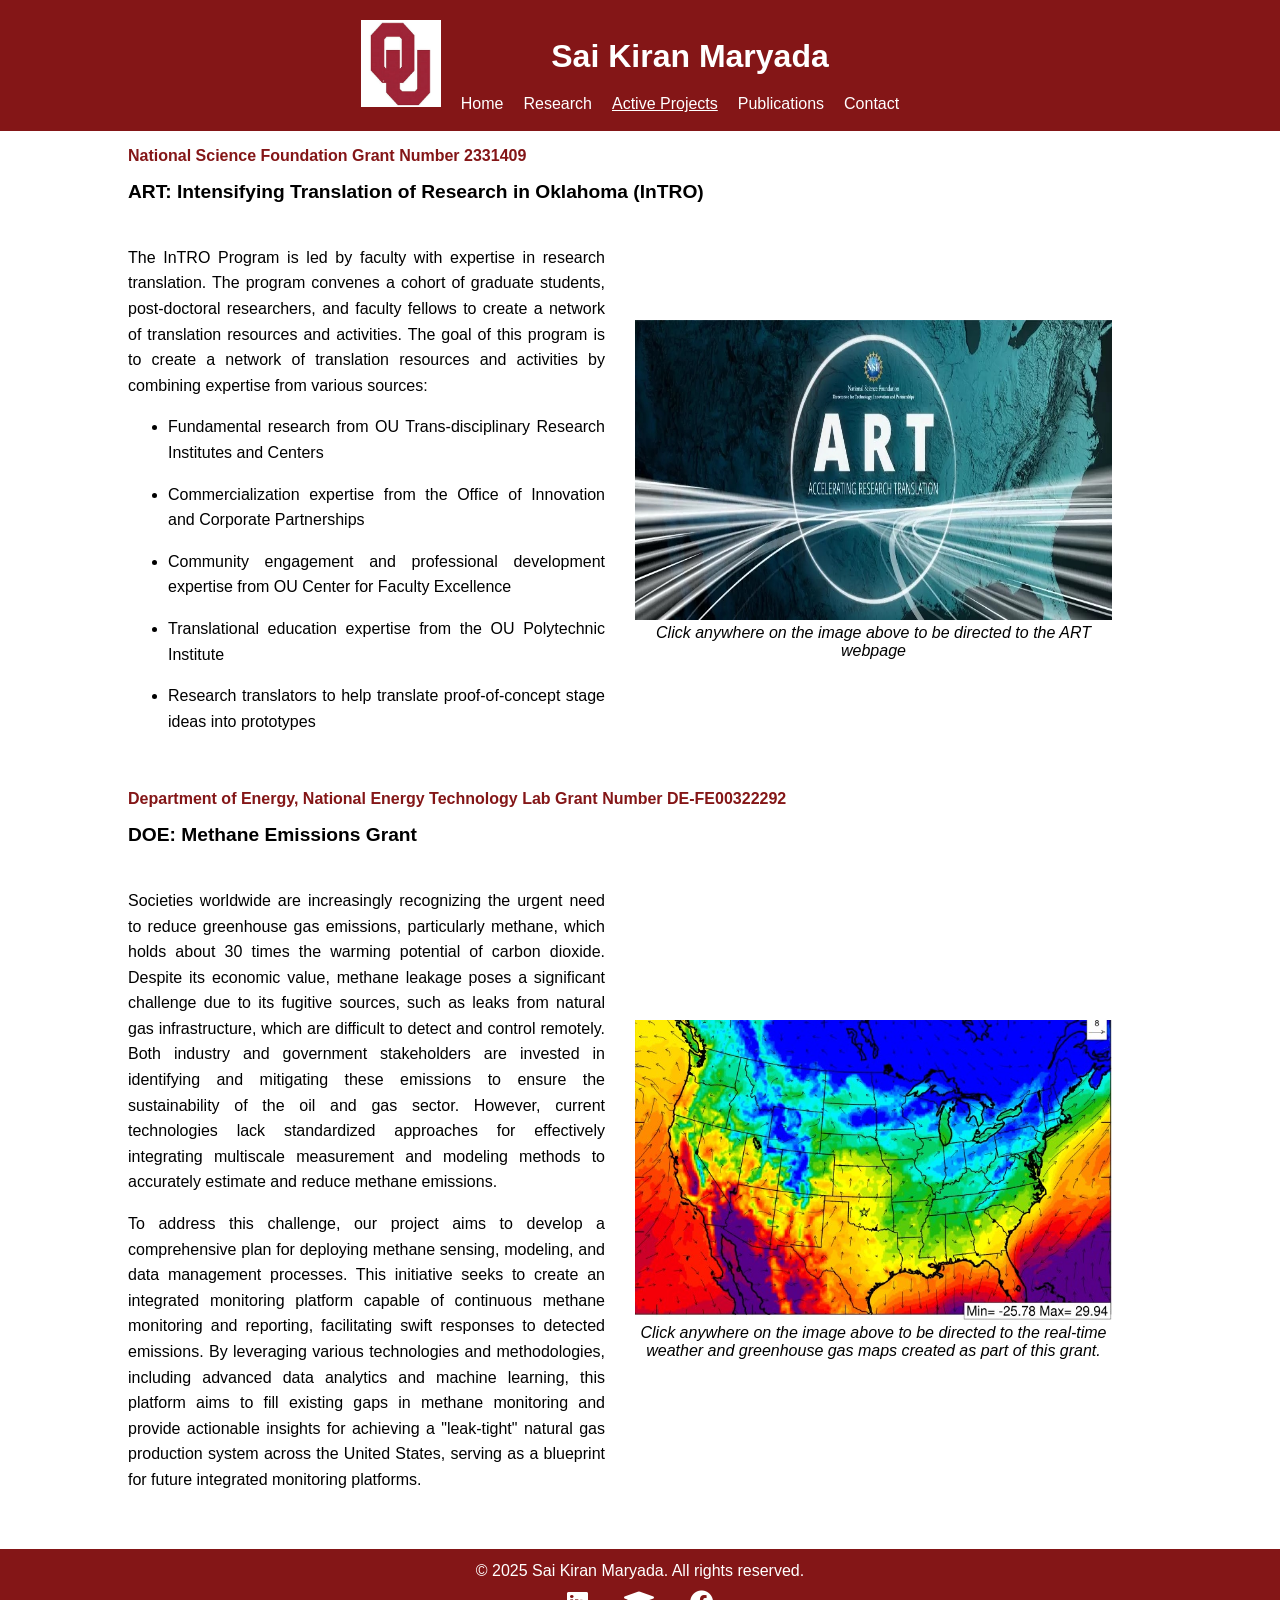
==== active-projects.html @ 80602116 "Deploy new site" ====
<!DOCTYPE html>
<html lang="en">
<head>
    <meta charset="UTF-8">
    <meta name="viewport" content="width=device-width, initial-scale=1.0">
    <title>Active Projects - Sai Kiran Maryada</title>
    <link rel="stylesheet" href="styles.css">
    <link rel="icon" type="image/png" href="images/favicon.png">
    <link rel="stylesheet" href="https://cdnjs.cloudflare.com/ajax/libs/font-awesome/6.0.0-beta3/css/all.min.css">
</head>
<body>
    <div class="wrapper">
        <header>
            <div class="container header-container">
                <div class="logo">
                    <img src="images/oulogo.png" alt="OU Logo" class="ou-logo">
                </div>
                <div class="header-right">
                    <h1>Sai Kiran Maryada</h1>
                    <nav>
                        <ul>
                            <li><a href="index.html">Home</a></li>
                            <li><a href="research.html">Research</a></li>
                            <li><a href="active-projects.html" class="active">Active Projects</a></li>
                            <li><a href="publications.html">Publications</a></li>
                            <li><a href="contact.html">Contact</a></li>
                        </ul>
                    </nav>
                </div>
            </div>
        </header>
        <section class="container">
            <!-- <h1>Active Projects</h1> -->
            <div class="project">
                <h3>National Science Foundation Grant Number 2331409</h3>
                <h4>ART: Intensifying Translation of Research in Oklahoma (InTRO)</h4>
                <div class="content">
                    <div class="text-column">
                        <p align="justify">The InTRO Program is led by faculty with expertise in research translation. The program convenes a cohort of graduate students, post-doctoral researchers, and faculty fellows to create a network of translation resources and activities. 
                            The goal of this program is to create a network of translation resources and activities by combining expertise from various sources:</p>
                        <ul>
                            <li><p align="justify">Fundamental research from OU Trans-disciplinary Research Institutes and Centers</p></li>
                            <li><p align="justify">Commercialization expertise from the Office of Innovation and Corporate Partnerships</p></li>
                            <li><p align="justify">Community engagement and professional development expertise from OU Center for Faculty Excellence</p></li>
                            <li><p align="justify">Translational education expertise from the OU Polytechnic Institute</p></li>
                            <li><p align="justify">Research translators to help translate proof-of-concept stage ideas into prototypes</p></li>
                        </ul>
                    </div>
                    <figure class="image-column">
                        <a href="https://www.ou.edu/research-norman/centers-institutes/cross-cutting-foundations/art-translational-research">
                            <img src="images/ARTImage.jpg" alt="DISC Active Project 1" style="width: 100%; height: 300px">
                        </a>    
                        <figcaption style="text-align: center;">
                            <em>Click anywhere on the image above to be directed to the ART webpage</em>
                        </figcaption>
                    </figure>
                </div>
            </div>
            <div class="project">
                <h3>Department of Energy, National Energy Technology Lab Grant Number DE-FE00322292</h3>
                <h4>DOE: Methane Emissions Grant</h4>
                <div class="content">
                    <div class="text-column">
                        <p align="justify">Societies worldwide are increasingly recognizing the urgent need to reduce greenhouse gas emissions, particularly methane, which holds about 30 times the warming potential of carbon dioxide. Despite its economic value, methane leakage poses a significant challenge due to its fugitive sources, such as leaks from natural gas infrastructure, which are difficult to detect and control remotely. Both industry and government stakeholders are invested in identifying and mitigating these emissions to ensure the sustainability of the oil and gas sector. However, current technologies lack standardized approaches for effectively integrating multiscale measurement and modeling methods to accurately estimate and reduce methane emissions.</p>
                        <p align="justify">To address this challenge, our project aims to develop a comprehensive plan for deploying methane sensing, modeling, and data management processes. This initiative seeks to create an integrated monitoring platform capable of continuous methane monitoring and reporting, facilitating swift responses to detected emissions. By leveraging various technologies and methodologies, including advanced data analytics and machine learning, this platform aims to fill existing gaps in methane monitoring and provide actionable insights for achieving a "leak-tight" natural gas production system across the United States, serving as a blueprint for future integrated monitoring platforms.</p>
                    </div>
                    <figure class="image-column">
                        <a href="https://caps.ou.edu/micronet/WRF_GHG_Forecasting.html">
                            <img src="images/methaneemission.jpg" alt="DISC Active Project 2" style="width: 100%; height: 300px">
                        </a>
                        <figcaption style="text-align: center;">
                            <em>Click anywhere on the image above to be directed to the real-time weather and greenhouse gas maps created as part of this grant.</em>
                        </figcaption>
                    </figure>
                </div>
            </div>
            <!-- <div class="project">
                <h3>National Science Foundation Grant Number 2020-67021-32975</h3>
                <h4>AI Institute Planning: A Gap-Based Approach to Frame and Develop Robust AI for Sustainable Agriculture</h4>
                <div class="content">
                    <div class="text-column">
                        <p align="justify">Addressing the grand challenge of ensuring sustainable agricultural production and communities necessitates advancements in plant and crop science, weather and climate forecasting, hydrologic modeling, and water management, particularly within the integrated ecosystem of climate-food-water. However, recent advances in digital agriculture and AI have largely occurred in isolation, failing to tackle interconnected ecosystem challenges due to data issues, modeling assumptions, and usability concerns. This planning grant project aims to address these challenges through five fundamental areas of AI research: representation, science-guided learning, reasoning/planning, explainability/trust, and robustness. By collaborating with domain science researchers, AI experts, sustainability organizations, growers, and producers, the project aims to define viable AI approaches and research directions for achieving a sustainable integrated climate-food-water ecosystem.</p>
                    </div>
                    <figure class="image-column">
                        <a href="https://www.ou.edu/disc/active-projects/nsf-ai-ag">
                            <img src="images/AgriImage.jpg" alt="DISC Active Project 3" style="width: 100%; height: 300px;">
                        </a>
                        <figcaption style="text-align: center;">
                            <em>Click anywhere on the image above to be directed to the AI for Sustainable Agriculture webpage</em>
                        </figcaption>
                    </figure>
                </div>
            </div>             -->
        </section>
    </div>
    <footer>
        <div class="container">
            <p class="copyright">&copy; 2025 Sai Kiran Maryada. All rights reserved.</p>
            <div class="social-icons">
            <a href="https://www.linkedin.com/in/saikiranreddymaryada/" target="_blank" class="fab fa-linkedin"></a>
            <a href="https://scholar.google.com/citations?user=Wo5n5wgAAAAJ&hl=en" target="_blank" class="fas fa-graduation-cap"></a>
            <a href="https://www.facebook.com/DISCatOU/" target="_blank" class="fab fa-facebook"></a>
            </div>
        </div>
  </footer>
    <script src="script.js"></script>
</body>
</html>
---- styles.css ----
body {
    font-family: Arial, sans-serif;
    background-color: #ffffff;
    color: #000000;
    margin: 0;
    padding: 0;
    display: flex;
    flex-direction: column;
    min-height: 100vh;
}

p {
    font-size: 1em;
  }

li {
    font-size: 1em;
  }

header {
    background-color: #841617;
    color: #ffffff;
    padding: 20px 0;
    display: flex;
    justify-content: center;
}

.header-container {
    display: flex;
    align-items: center;
    justify-content: center;
}

.logo {
    margin-right: 20px;
}

.ou-logo {
    width: 80px; 
    height: auto;
}

.header-right {
    display: flex;
    flex-direction: column;
    align-items: center;
}

h1 {
    margin: 0;
}

.container {
    width: 80%;
    margin: 0 auto;
    flex: 1;
    
}

nav ul {
    list-style-type: none;
    padding: 0;
    margin: 0;
    display: flex;
}

nav ul li {
    margin-right: 20px;
}

nav ul li a {
    color: #ffffff;
    text-decoration: none;
}

nav ul li a:hover, nav ul li a.active {
    text-decoration: underline;
}

.intro {
    display: flex;
    align-items: center;
    padding: 20px 0;
    border-bottom: 1px solid #ddd;
}

.intro-text {
    width: 60%;
}

.intro-text h2 {
    font-size: 2.4em;
    margin: 0 0 10px;
}

.intro-text p {
    font-size: 1.0em;
    line-height: 1.5;
    margin-bottom: 20px;
}

.project {
    margin-bottom: 40px;
}

.project h3 {
    font-size: 1em;
    color: #841617;
}

.project h4 {
    font-size: 1.2em;
    margin-top: 10px;
}

.project p {
    font-size: 1.0em;
    line-height: 1.6;
}

.header-right nav {
    position: relative;
    top: 20px; /* Adjust the value as needed */
}


footer {
    background-color: #841617; /* Crimson red OU color */
    color: #ffffff;
    text-align: center;
    padding: 10px 0;
    width: 100%;
    margin-top: auto; /* Pushes the footer to the bottom */
}

form {
    display: flex;
    flex-direction: column;
    margin-top: 20px;
}

label {
    margin-top: 10px;
    margin-bottom: 5px;
    font-weight: bold;
}

input[type="text"],
input[type="email"],
textarea {
    padding: 10px;
    margin-bottom: 15px;
    border: 1px solid #ccc;
    border-radius: 4px;
    width: 100%;
    box-sizing: border-box;
}

input[type="file"] {
    margin-bottom: 15px;
}

button {
    padding: 10px 20px;
    background-color: #841617; /* Crimson red OU color */
    color: #ffffff;
    border: none;
    border-radius: 4px;
    cursor: pointer;
    font-size: 1em;
    width: 25%; /* Set button width to 1/4th of the input box size */
    align-self: center; /* Center the button horizontally */
}


button:hover {
    background-color: #7A1B14;
}

.profile-container {
    display: flex;
    flex-direction: column;
    align-items: center;
    text-align: center;
    margin-bottom: 20px;
}

.profile-details {
    margin-top: 10px;
}

.bio-button {
    display: inline-block;
    margin-top: 10px;
    padding: 10px 20px;
    background-color: crimson;
    color: white;
    text-decoration: none;
    border-radius: 5px;
}

.bio-button:hover {
    background-color: darkred;
}
.profile-card {
    flex: 0 0 30%;
    background: white;
    padding: 2rem;
    border-radius: 10px;
    box-shadow: 0 4px 8px rgba(0, 0, 0, 0.1);
    margin-right: 2rem;
    color: black;
    text-align: center;
}

.profile-image {
    width: 50%;
    border-radius: 50%;
    margin-bottom: 1rem;
}

.profile-details h2 {
    margin: 0.5rem 0;
    font-size: 1.5rem;
}

.profile-details p {
    margin-bottom: 1rem;
}

.bio-button {
    display: inline-block;
    padding: 0.5rem 1rem;
    background-color: darkred;
    color: white;
    text-decoration: none;
    border-radius: 5px;
}

.bio-button:hover {
    background-color: crimson;
}

.social-icons-card {
    margin-top: 10px;
}

.social-icons-card a {
    color: darkred;
    margin: 0 10px;
    font-size: 24px;
    text-decoration: none;
}

.social-icons-card a:hover {
    color: crimson;
}

.project .content {
    display: flex;
    align-items: center;
}

.text-column {
    flex: 1;
    padding-right: 15px;
}

.image-column {
    flex: 1;
    max-width: 800px;
    margin-left: 15px;
}

.image-column img {
    width: 100%;
    height: auto;
}

.image-column figcaption {
    text-align: center;
}

.info-section {
    display: flex;
    justify-content: space-between; 
    padding: 20px;
    border-bottom: 1px solid #ddd;
}

.info-column {
    flex: 1;
    padding: 10px;
    box-sizing: border-box;
}

.education-list {
    list-style-type: none;
    padding: 0;
    margin: 0;
}

.education-list li {
    margin-bottom: 10px;
}

.education-list li i {
    margin-right: 10px;
}

/* .contact-section {
    display: flex;
    justify-content: space-between; 
    padding: 20px;
    border-bottom: 1px solid #ddd;
}

.contact-left {
    flex: 1;
    max-width: 60%; 
    padding: 10px;
    box-sizing: border-box;
}

.contact-right {
    flex: 1;
    max-width: 30%; 
    padding: 10px;
    box-sizing: border-box;
} */

/* .contact-section {
    display: flex;
    flex-wrap: wrap;         
    gap: 2rem;               
    padding: 20px;
    border-bottom: 1px solid #ddd;
    margin-bottom: 2rem;    
}

.contact-left,
.contact-right {
    flex: 1 1 45%;
    min-width: 300px;        
    padding: 10px;
    box-sizing: border-box;
} */


.center-text {
    text-align: center;
}

.center-icons {
    display: flex;
    justify-content: center;
    gap: 18px;
    margin-top: 10px;
}


.contact-section {
    display: flex;
    flex-wrap: wrap; /* So columns can wrap on small screens */
    gap: 2rem;       /* Space between columns */
    padding: 20px;
    border-bottom: 1px solid #ddd;
    margin-bottom: 2rem;
  }
  
  .contact-left,
  .contact-right {
    flex: 1 1 45%;   /* Each column ~45% wide */
    min-width: 300px;  /* Ensures columns don't get too narrow */
    padding: 10px;
    box-sizing: border-box;
  }
  


.map-embed iframe {
    width: 100%;
    height: 300px; 
    border: none;
}

.facebook-embed {
    display: flex;               /* Allows using justify-content */
    justify-content: center;     /* Centers child horizontally */
    width: 100%;                 /* Parent container is full width */
  }
  

.facebook-embed iframe {
    display: block;              /* So margins apply properly if you use them */
    max-width: 500px;            /* The largest width you want */               
    height: 500px;
    border: none;
    overflow: hidden;
}

.join-us-photo {
    max-width: 100%; /* Never exceed its container’s width */
    height: auto;    /* Keep aspect ratio */
    display: block;  /* Removes any inline spacing issues */
    margin-top: 1rem;/* Add some space above/below if you like */
  }

footer {
    background-color: #841617; 
    color: #ffffff;
    text-align: center;
    padding: 10px 0;
    width: 100%;
    margin-top: auto; 
}

.social-icons {
    margin-top: 10px;
}

.social-icons a {
    color: #ffffff;
    margin: 0 10px;
    font-size: 24px;
    text-decoration: none;
}

.social-icons a:hover {
    color: #dddddd;
}

form {
    display: flex;
    flex-direction: column;
    margin-top: 20px;
    margin-bottom: 40px; 
}

/* Word cloud image on homepage */
.word-map-section {
    display: flex;
    justify-content: center;
    align-items: center;
    padding: 20px 0;
    border-top: 1px solid #ddd;
    background-color: #ffffff; /* White background to match the theme */
}

.word-map-image {
    max-width: 100%;
    height: auto;
    border: 2px solid #841617; /* Crimson red border to match the theme */
    border-radius: 10px;
    padding: 10px;
    background-color: #ffffff; /* White background for the image */
}

/* Experiences and awards home page */

.experience-awards {
    padding: 20px 0;
    border-bottom: 1px solid #ddd;
}

.experience-awards h2 {
    text-align: center;
    margin-bottom: 20px;
    color: #841617; /* Crimson red OU color */
}

.experience-awards-columns {
    display: flex;
    justify-content: space-between;
}

.column {
    width: 48%;
}

.column ul {
    list-style-type: none;
    padding: 0;
}

.column li {
    font-size: 1em;
    margin-bottom: 10px;
}

.word-map-section {
    display: flex;
    justify-content: center;
    align-items: center;
    padding: 20px 0;
    border-top: 1px solid #ddd;
    background-color: #ffffff; /* White background to match the theme */
}

.word-map-image {
    max-width: 100%;
    height: auto;
    border: 2px solid #841617; /* Crimson red border to match the theme */
    border-radius: 10px;
    padding: 10px;
    background-color: #ffffff; /* White background for the image */
}

/* Carousel styles */

.carousel {
    position: relative;
    width: 100%;
    overflow: hidden;
}

.carousel-images {
    display: flex;
    transition: transform 0.5s ease-in-out;
}

.carousel-images img {
    width: 100%;
    flex-shrink: 0;
}

.carousel-control {
    position: absolute;
    top: 50%;
    transform: translateY(-50%);
    background-color: rgba(0, 0, 0, 0.5);
    color: white;
    border: none;
    padding: 10px;
    cursor: pointer;
    z-index: 1;
    width: auto; /* Change the width to auto */
    height: 50px; /* Ensure the height is appropriate for the button */
    font-size: 20px; /* Adjust font size as needed */
}

.carousel-control.prev {
    left: 10px;
}

.carousel-control.next {
    right: 10px;
}

.carousel-images img {
    max-width: 100%;
    height: auto;
    display: block;
}

.carousel-section {
    position: relative;
    width: 100%;
    max-width: 800px;
    margin: 0 auto;
    overflow: hidden;
    margin-bottom: 20px;
    margin-top: 20px;
}

/* What's New Section */
.whats-new h2 { margin-bottom: 10px; }
.whats-new-intro { color: #555; margin-bottom: 20px; }

.whats-new-item {
  border: 1px solid #e6e6e6;
  border-radius: 10px;
  margin: 14px 0;
  background: #fff;
  overflow: hidden;
  box-shadow: 0 2px 4px rgba(0,0,0,0.05);
}

.whats-new-item summary {
  cursor: pointer;
  padding: 14px 18px;
  display: flex;
  flex-direction: column;
}

.wn-title { font-weight: 600; color: #222; }
.wn-meta { font-size: 0.9rem; color: #666; }

.wn-caret { float:right; transition: transform .2s ease; color:#841617; }
.whats-new-item[open] .wn-caret { transform: rotate(90deg); }

.whats-new-item .wn-content { padding: 14px 18px; border-top: 1px solid #eee; }

.wn-links a { color:#841617; text-decoration:none; border-bottom:1px dashed #841617; }
.wn-links a:hover { border-bottom-style:solid; }

/* Badges */
.wn-badges { margin-left: 10px; }
.badge { font-size:.75rem; padding:2px 6px; border-radius:6px; }
.badge-q1 { background:#eaf6ec; color:#1a7f37; }
.badge-sjr { background:#eef2ff; color:#1e3a8a; }

p strong { color: #841617; }
p { text-align: justify; line-height: 1.45; }


/* Highlight publication dates in What's New */
/* Pulsing date highlight */
.wn-date-pulse {
    font-weight: 700;
    color: #841617; /* OU Crimson */
    display: inline-block;
    animation: pulse 2.2s ease-in-out infinite;
}

/* Pulse animation */
@keyframes pulse {
    0%   { transform: scale(1);   opacity: 0.95; }
    50%  { transform: scale(1.18); opacity: 1;    }
    100% { transform: scale(1);   opacity: 0.95; }
}


.wn-meta {
    font-size: 0.95rem;
    color: #555;
    display: block;
    margin-top: 2px;
}

/* Footer adjustments for contact and publications pages */

footer .copyright {
  width: 100%;
  text-align: center;
  margin: 0;              /* remove default p margin */
}

/* optional: keep icons centered underneath */
footer .social-icons {
  display: flex;
  justify-content: center;
  gap: 16px;
  margin-top: 8px;
}
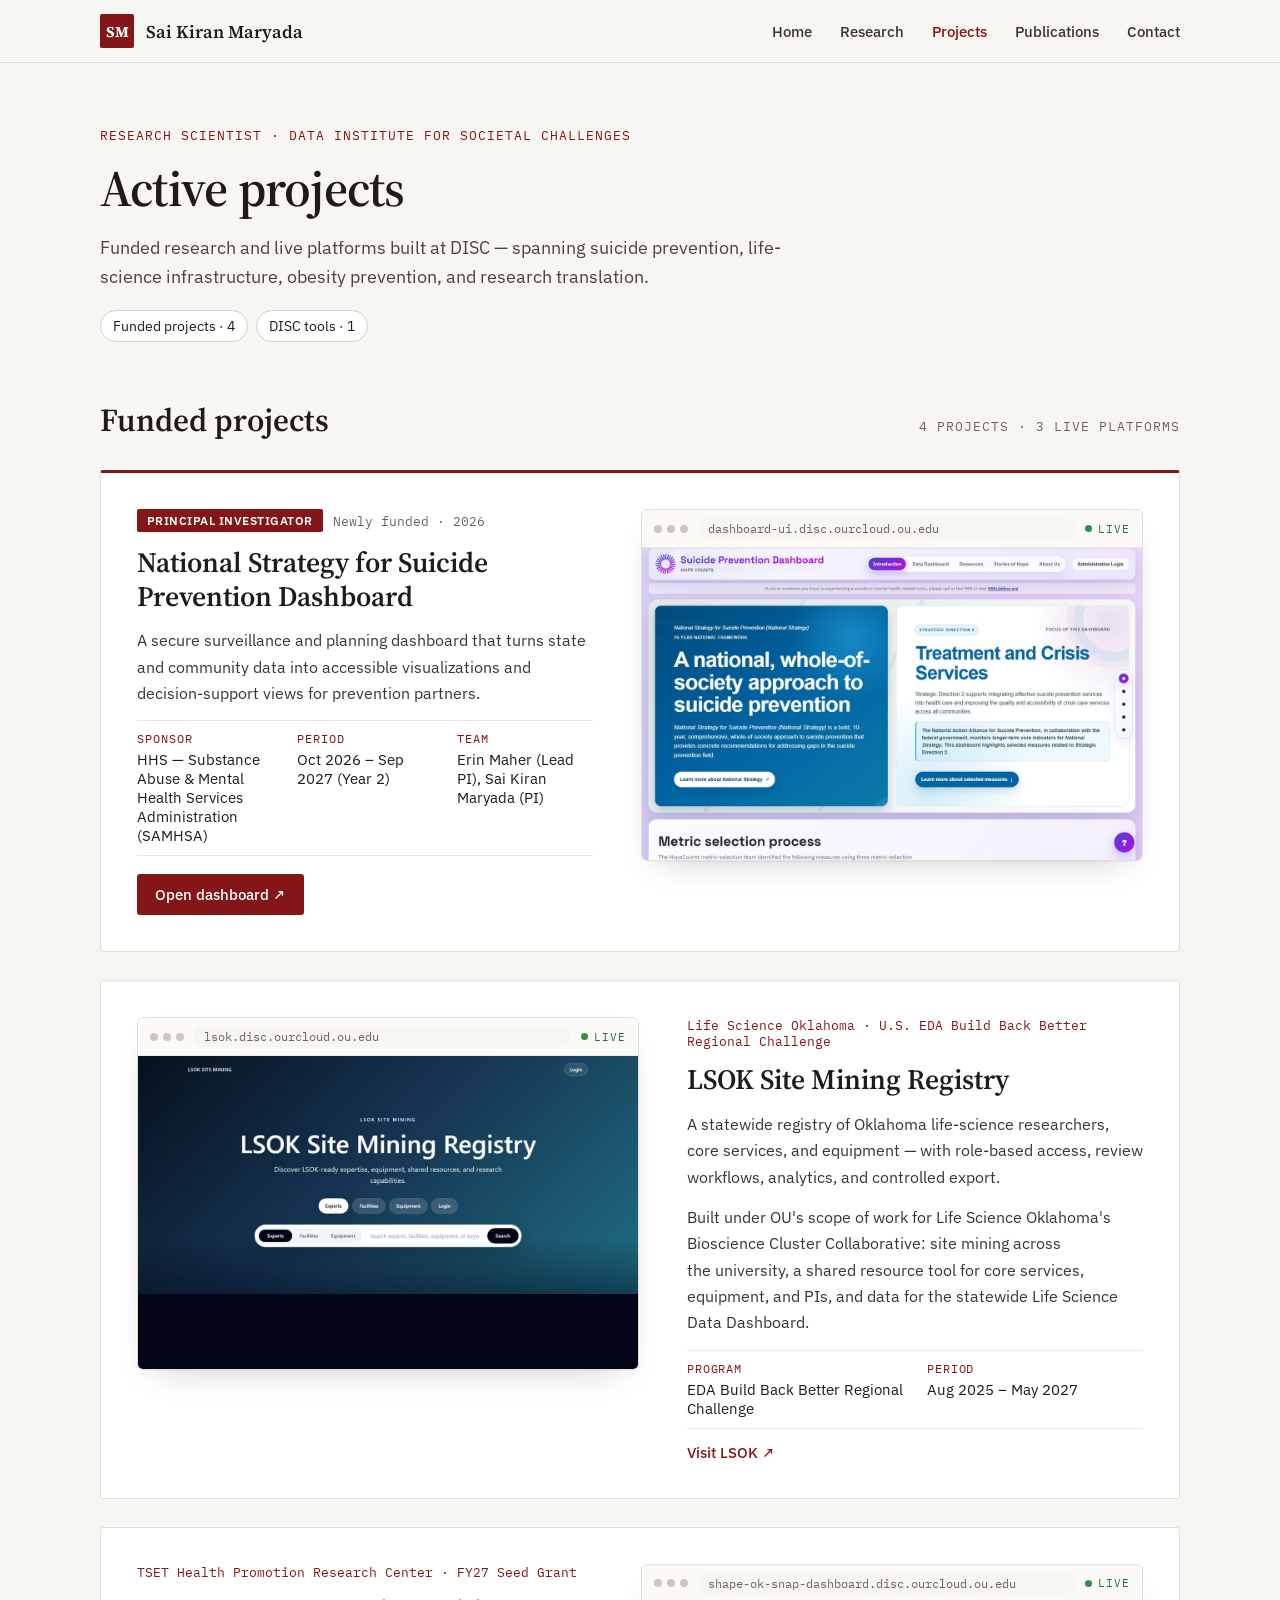
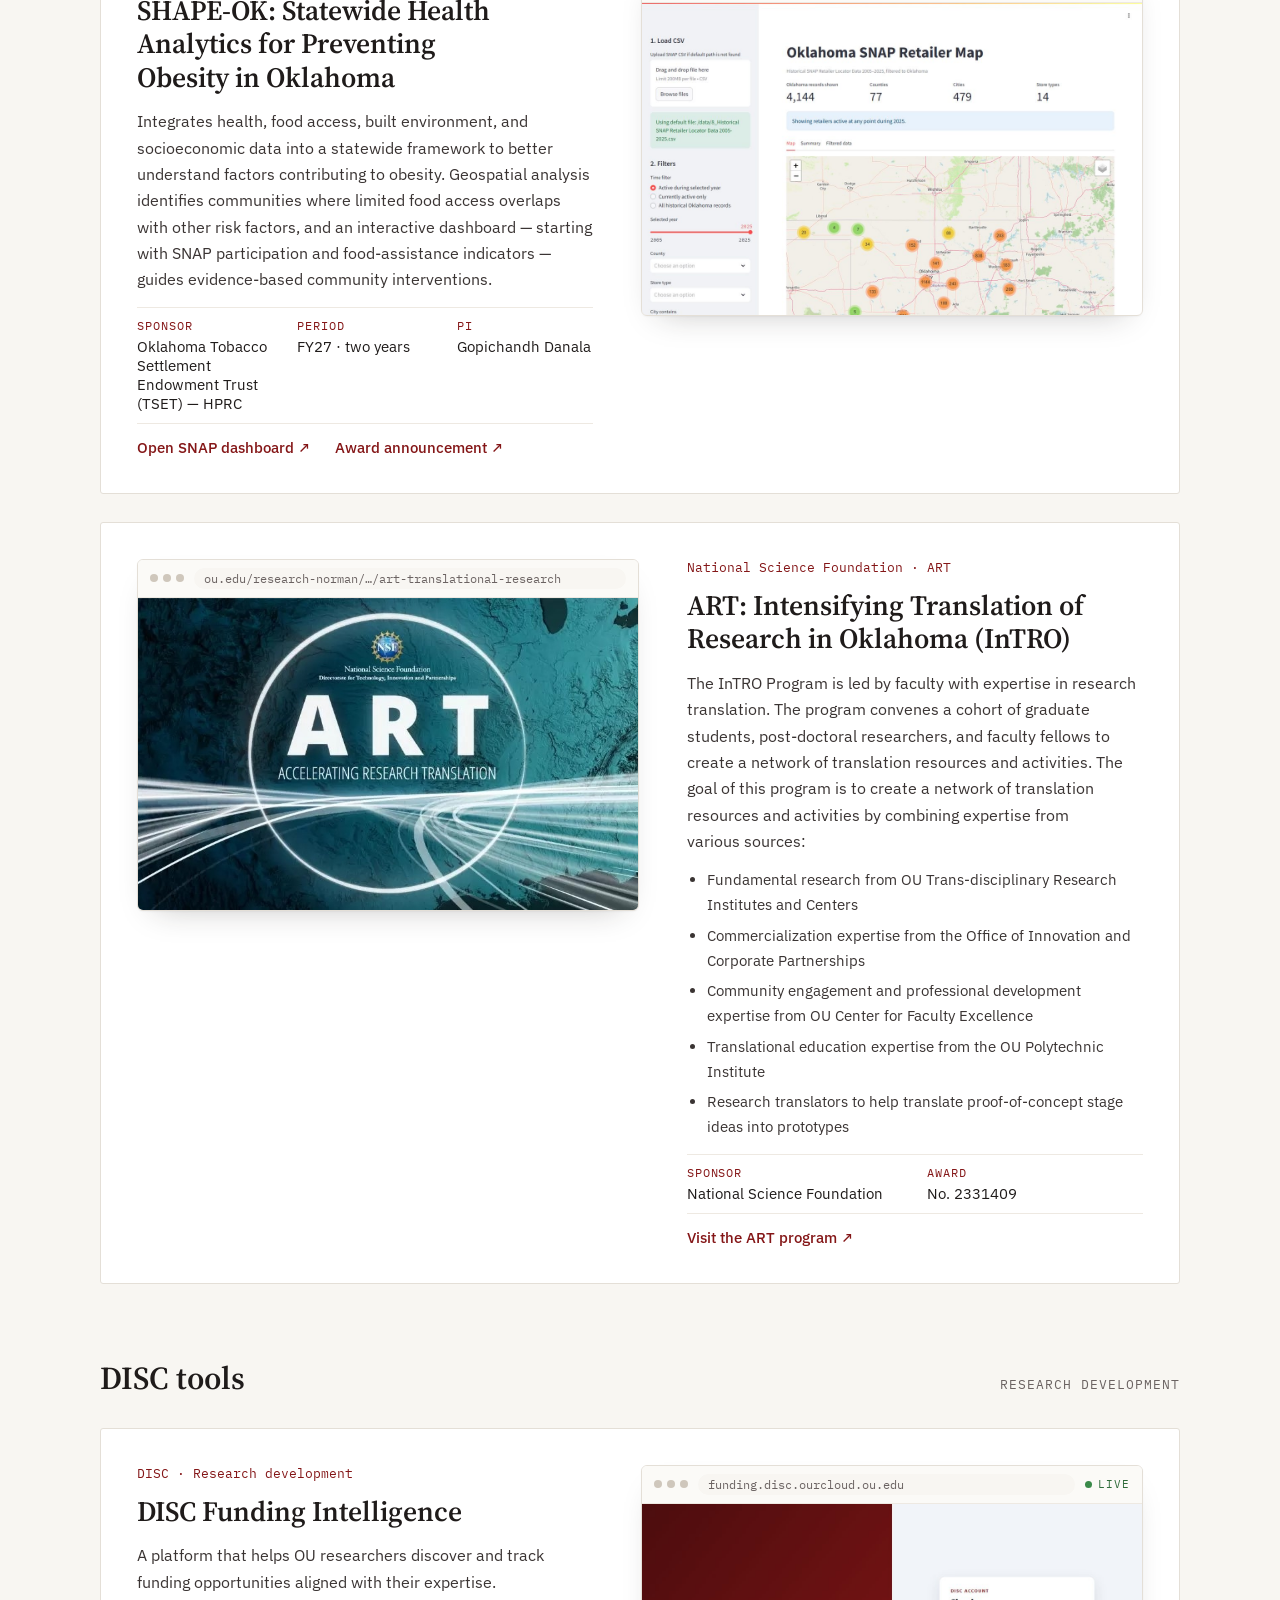
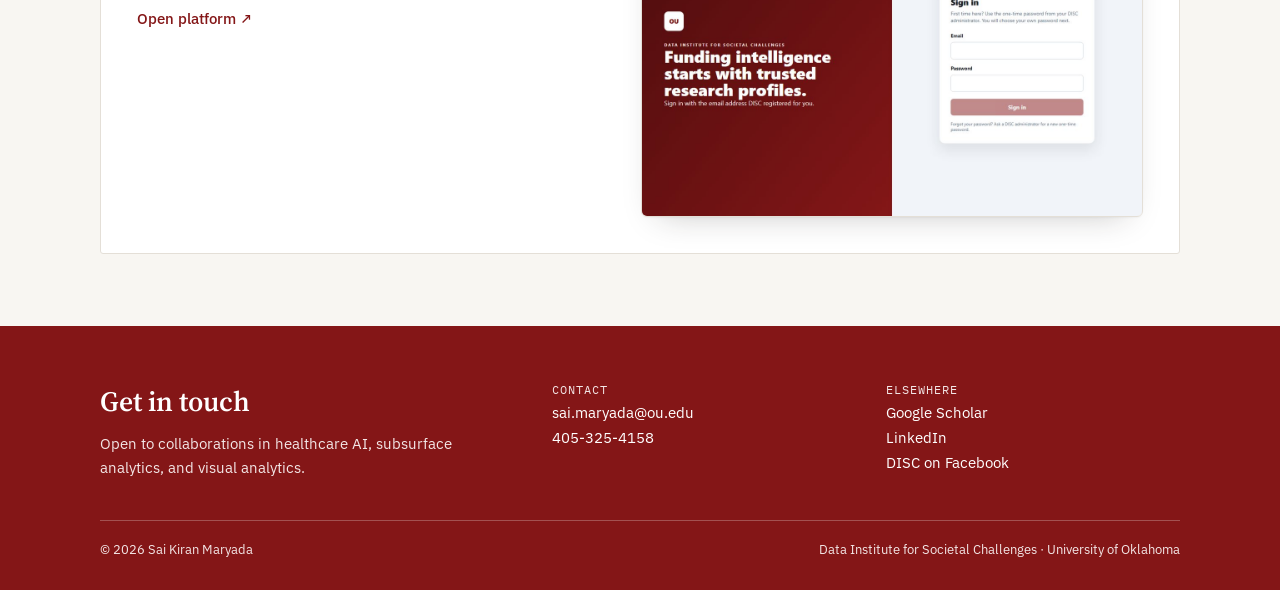
==== commit a3d746f2: "Redesign site with shared stylesheet and new homepage - Rebuild homepage from design handoff: hero, " ====
--- a/active-projects.html
+++ b/active-projects.html
@@ -1,108 +1,192 @@
 <!DOCTYPE html>
 <html lang="en">
 <head>
-    <meta charset="UTF-8">
-    <meta name="viewport" content="width=device-width, initial-scale=1.0">
-    <title>Active Projects - Sai Kiran Maryada</title>
-    <link rel="stylesheet" href="styles.css">
-    <link rel="icon" type="image/png" href="images/favicon.png">
-    <link rel="stylesheet" href="https://cdnjs.cloudflare.com/ajax/libs/font-awesome/6.0.0-beta3/css/all.min.css">
+  <meta charset="UTF-8">
+  <meta name="viewport" content="width=device-width, initial-scale=1">
+  <title>Projects — Sai Kiran Maryada</title>
+  <link rel="icon" type="image/png" href="images/favicon.png">
+  <link rel="preconnect" href="https://fonts.googleapis.com">
+  <link rel="preconnect" href="https://fonts.gstatic.com" crossorigin>
+  <link rel="stylesheet" href="https://fonts.googleapis.com/css2?family=Source+Serif+4:opsz,wght@8..60,400;8..60,600;8..60,700&family=IBM+Plex+Sans:wght@400;500;600&family=IBM+Plex+Mono:wght@400;500&display=swap">
+  <link rel="stylesheet" href="styles.css">
 </head>
 <body>
-    <div class="wrapper">
-        <header>
-            <div class="container header-container">
-                <div class="logo">
-                    <img src="images/oulogo.png" alt="OU Logo" class="ou-logo">
-                </div>
-                <div class="header-right">
-                    <h1>Sai Kiran Maryada</h1>
-                    <nav>
-                        <ul>
-                            <li><a href="index.html">Home</a></li>
-                            <li><a href="research.html">Research</a></li>
-                            <li><a href="active-projects.html" class="active">Active Projects</a></li>
-                            <li><a href="publications.html">Publications</a></li>
-                            <li><a href="contact.html">Contact</a></li>
-                        </ul>
-                    </nav>
-                </div>
-            </div>
-        </header>
-        <section class="container">
-            <!-- <h1>Active Projects</h1> -->
-            <div class="project">
-                <h3>National Science Foundation Grant Number 2331409</h3>
-                <h4>ART: Intensifying Translation of Research in Oklahoma (InTRO)</h4>
-                <div class="content">
-                    <div class="text-column">
-                        <p align="justify">The InTRO Program is led by faculty with expertise in research translation. The program convenes a cohort of graduate students, post-doctoral researchers, and faculty fellows to create a network of translation resources and activities. 
-                            The goal of this program is to create a network of translation resources and activities by combining expertise from various sources:</p>
-                        <ul>
-                            <li><p align="justify">Fundamental research from OU Trans-disciplinary Research Institutes and Centers</p></li>
-                            <li><p align="justify">Commercialization expertise from the Office of Innovation and Corporate Partnerships</p></li>
-                            <li><p align="justify">Community engagement and professional development expertise from OU Center for Faculty Excellence</p></li>
-                            <li><p align="justify">Translational education expertise from the OU Polytechnic Institute</p></li>
-                            <li><p align="justify">Research translators to help translate proof-of-concept stage ideas into prototypes</p></li>
-                        </ul>
-                    </div>
-                    <figure class="image-column">
-                        <a href="https://www.ou.edu/research-norman/centers-institutes/cross-cutting-foundations/art-translational-research">
-                            <img src="images/ARTImage.jpg" alt="DISC Active Project 1" style="width: 100%; height: 300px">
-                        </a>    
-                        <figcaption style="text-align: center;">
-                            <em>Click anywhere on the image above to be directed to the ART webpage</em>
-                        </figcaption>
-                    </figure>
-                </div>
-            </div>
-            <div class="project">
-                <h3>Department of Energy, National Energy Technology Lab Grant Number DE-FE00322292</h3>
-                <h4>DOE: Methane Emissions Grant</h4>
-                <div class="content">
-                    <div class="text-column">
-                        <p align="justify">Societies worldwide are increasingly recognizing the urgent need to reduce greenhouse gas emissions, particularly methane, which holds about 30 times the warming potential of carbon dioxide. Despite its economic value, methane leakage poses a significant challenge due to its fugitive sources, such as leaks from natural gas infrastructure, which are difficult to detect and control remotely. Both industry and government stakeholders are invested in identifying and mitigating these emissions to ensure the sustainability of the oil and gas sector. However, current technologies lack standardized approaches for effectively integrating multiscale measurement and modeling methods to accurately estimate and reduce methane emissions.</p>
-                        <p align="justify">To address this challenge, our project aims to develop a comprehensive plan for deploying methane sensing, modeling, and data management processes. This initiative seeks to create an integrated monitoring platform capable of continuous methane monitoring and reporting, facilitating swift responses to detected emissions. By leveraging various technologies and methodologies, including advanced data analytics and machine learning, this platform aims to fill existing gaps in methane monitoring and provide actionable insights for achieving a "leak-tight" natural gas production system across the United States, serving as a blueprint for future integrated monitoring platforms.</p>
-                    </div>
-                    <figure class="image-column">
-                        <a href="https://caps.ou.edu/micronet/WRF_GHG_Forecasting.html">
-                            <img src="images/methaneemission.jpg" alt="DISC Active Project 2" style="width: 100%; height: 300px">
-                        </a>
-                        <figcaption style="text-align: center;">
-                            <em>Click anywhere on the image above to be directed to the real-time weather and greenhouse gas maps created as part of this grant.</em>
-                        </figcaption>
-                    </figure>
-                </div>
-            </div>
-            <!-- <div class="project">
-                <h3>National Science Foundation Grant Number 2020-67021-32975</h3>
-                <h4>AI Institute Planning: A Gap-Based Approach to Frame and Develop Robust AI for Sustainable Agriculture</h4>
-                <div class="content">
-                    <div class="text-column">
-                        <p align="justify">Addressing the grand challenge of ensuring sustainable agricultural production and communities necessitates advancements in plant and crop science, weather and climate forecasting, hydrologic modeling, and water management, particularly within the integrated ecosystem of climate-food-water. However, recent advances in digital agriculture and AI have largely occurred in isolation, failing to tackle interconnected ecosystem challenges due to data issues, modeling assumptions, and usability concerns. This planning grant project aims to address these challenges through five fundamental areas of AI research: representation, science-guided learning, reasoning/planning, explainability/trust, and robustness. By collaborating with domain science researchers, AI experts, sustainability organizations, growers, and producers, the project aims to define viable AI approaches and research directions for achieving a sustainable integrated climate-food-water ecosystem.</p>
-                    </div>
-                    <figure class="image-column">
-                        <a href="https://www.ou.edu/disc/active-projects/nsf-ai-ag">
-                            <img src="images/AgriImage.jpg" alt="DISC Active Project 3" style="width: 100%; height: 300px;">
-                        </a>
-                        <figcaption style="text-align: center;">
-                            <em>Click anywhere on the image above to be directed to the AI for Sustainable Agriculture webpage</em>
-                        </figcaption>
-                    </figure>
-                </div>
-            </div>             -->
-        </section>
+<div class="page">
+
+<header class="site-header">
+  <div class="container site-header__inner">
+    <a href="index.html" class="brand">
+      <span class="brand__mark">SM</span>
+      <span class="brand__name">Sai Kiran Maryada</span>
+    </a>
+    <nav class="site-nav" aria-label="Main">
+      <a href="index.html">Home</a>
+      <a href="research.html">Research</a>
+      <a href="active-projects.html" class="is-active" aria-current="page">Projects</a>
+      <a href="publications.html">Publications</a>
+      <a href="contact.html">Contact</a>
+    </nav>
+  </div>
+</header>
+
+<main id="top">
+
+  <section class="container page-intro">
+    <div class="eyebrow">Research Scientist · Data Institute for Societal Challenges</div>
+    <h1 class="page-intro__title">Active projects</h1>
+    <p class="page-intro__lead">Funded research and live platforms built at DISC — spanning suicide prevention, life-science infrastructure, obesity prevention, and research translation.</p>
+    <nav class="chips" aria-label="On this page">
+      <a href="#funded" class="chip">Funded projects · 4</a>
+      <a href="#tools" class="chip">DISC tools · 1</a>
+    </nav>
+  </section>
+
+  <!-- Funded projects -->
+  <section id="funded" class="container section-stack anchor">
+    <div class="section-head">
+      <h2 class="section-title">Funded projects</h2>
+      <span class="tag">4 projects · 3 live platforms</span>
     </div>
-    <footer>
-        <div class="container">
-            <p class="copyright">&copy; 2025 Sai Kiran Maryada. All rights reserved.</p>
-            <div class="social-icons">
-            <a href="https://www.linkedin.com/in/saikiranreddymaryada/" target="_blank" class="fab fa-linkedin"></a>
-            <a href="https://scholar.google.com/citations?user=Wo5n5wgAAAAJ&hl=en" target="_blank" class="fas fa-graduation-cap"></a>
-            <a href="https://www.facebook.com/DISCatOU/" target="_blank" class="fab fa-facebook"></a>
-            </div>
+
+    <!-- NSSP -->
+    <article class="card showcase showcase--featured">
+      <div class="showcase__body">
+        <div class="card__badges">
+          <span class="badge">Principal Investigator</span>
+          <span class="card__note">Newly funded · 2026</span>
         </div>
-  </footer>
-    <script src="script.js"></script>
+        <h3 class="card__title">National Strategy for Suicide Prevention Dashboard</h3>
+        <p class="card__desc">A secure surveillance and planning dashboard that turns state and community data into accessible visualizations and decision-support views for prevention partners.</p>
+        <dl class="facts facts--row">
+          <div><dt>Sponsor</dt><dd>HHS — Substance Abuse &amp; Mental Health Services Administration (SAMHSA)</dd></div>
+          <div><dt>Period</dt><dd>Oct 2026 – Sep 2027 (Year 2)</dd></div>
+          <div><dt>Team</dt><dd>Erin Maher (Lead PI), Sai Kiran Maryada (PI)</dd></div>
+        </dl>
+        <a href="https://dashboard-ui.disc.ourcloud.ou.edu/" class="btn btn--primary btn--sm">Open dashboard ↗</a>
+      </div>
+      <a href="https://dashboard-ui.disc.ourcloud.ou.edu/" class="shot" aria-label="Open the National Strategy for Suicide Prevention Dashboard">
+        <span class="shot__bar"><span class="shot__dots"><i></i><i></i><i></i></span><span class="shot__url">dashboard-ui.disc.ourcloud.ou.edu</span><span class="live">Live</span></span>
+        <span class="shot__img"><img src="images/projects/nssp.jpg" alt="Screenshot of the Suicide Prevention Dashboard introduction page" width="1200" height="750"></span>
+      </a>
+    </article>
+
+    <!-- LSOK -->
+    <article class="card showcase showcase--flip">
+      <div class="showcase__body">
+        <span class="card__meta">Life Science Oklahoma · U.S. EDA Build Back Better Regional Challenge</span>
+        <h3 class="card__title">LSOK Site Mining Registry</h3>
+        <p class="card__desc">A statewide registry of Oklahoma life-science researchers, core services, and equipment — with role-based access, review workflows, analytics, and controlled export.</p>
+        <p class="card__desc">Built under OU's scope of work for Life Science Oklahoma's Bioscience Cluster Collaborative: site mining across the university, a shared resource tool for core services, equipment, and PIs, and data for the statewide Life Science Data Dashboard.</p>
+        <dl class="facts facts--row">
+          <div><dt>Program</dt><dd>EDA Build Back Better Regional Challenge</dd></div>
+          <div><dt>Period</dt><dd>Aug 2025 – May 2027</dd></div>
+        </dl>
+        <a href="https://lsok.disc.ourcloud.ou.edu/" class="text-link">Visit LSOK ↗</a>
+      </div>
+      <a href="https://lsok.disc.ourcloud.ou.edu/" class="shot" aria-label="Open the LSOK Site Mining Registry">
+        <span class="shot__bar"><span class="shot__dots"><i></i><i></i><i></i></span><span class="shot__url">lsok.disc.ourcloud.ou.edu</span><span class="live">Live</span></span>
+        <span class="shot__img"><img src="images/projects/lsok.jpg" alt="Screenshot of the LSOK Site Mining Registry search page" width="1200" height="750" loading="lazy"></span>
+      </a>
+    </article>
+
+    <!-- SHAPE-OK -->
+    <article class="card showcase">
+      <div class="showcase__body">
+        <span class="card__meta">TSET Health Promotion Research Center · FY27 Seed Grant</span>
+        <h3 class="card__title">SHAPE-OK: Statewide Health Analytics for Preventing Obesity in Oklahoma</h3>
+        <p class="card__desc">Integrates health, food access, built environment, and socioeconomic data into a statewide framework to better understand factors contributing to obesity. Geospatial analysis identifies communities where limited food access overlaps with other risk factors, and an interactive dashboard — starting with SNAP participation and food-assistance indicators — guides evidence-based community interventions.</p>
+        <dl class="facts facts--row">
+          <div><dt>Sponsor</dt><dd>Oklahoma Tobacco Settlement Endowment Trust (TSET) — HPRC</dd></div>
+          <div><dt>Period</dt><dd>FY27 · two years</dd></div>
+          <div><dt>PI</dt><dd>Gopichandh Danala</dd></div>
+        </dl>
+        <div class="link-row">
+          <a href="https://shape-ok-snap-dashboard.disc.ourcloud.ou.edu/" class="text-link">Open SNAP dashboard ↗</a>
+          <a href="https://inside.ouhsc.edu/news/article/tset-health-promotion-research-center-awards-fy27-seed-grants" class="text-link">Award announcement ↗</a>
+        </div>
+      </div>
+      <a href="https://shape-ok-snap-dashboard.disc.ourcloud.ou.edu/" class="shot" aria-label="Open the SHAPE-OK SNAP dashboard">
+        <span class="shot__bar"><span class="shot__dots"><i></i><i></i><i></i></span><span class="shot__url">shape-ok-snap-dashboard.disc.ourcloud.ou.edu</span><span class="live">Live</span></span>
+        <span class="shot__img"><img src="images/projects/snap.jpg" alt="Screenshot of the Oklahoma SNAP Retailer Map" width="1200" height="750" loading="lazy"></span>
+      </a>
+    </article>
+
+    <!-- NSF ART -->
+    <article class="card showcase showcase--flip">
+      <div class="showcase__body">
+        <span class="card__meta">National Science Foundation · ART</span>
+        <h3 class="card__title">ART: Intensifying Translation of Research in Oklahoma (InTRO)</h3>
+        <p class="card__desc">The InTRO Program is led by faculty with expertise in research translation. The program convenes a cohort of graduate students, post-doctoral researchers, and faculty fellows to create a network of translation resources and activities. The goal of this program is to create a network of translation resources and activities by combining expertise from various sources:</p>
+        <ul class="bullet-list">
+          <li>Fundamental research from OU Trans-disciplinary Research Institutes and Centers</li>
+          <li>Commercialization expertise from the Office of Innovation and Corporate Partnerships</li>
+          <li>Community engagement and professional development expertise from OU Center for Faculty Excellence</li>
+          <li>Translational education expertise from the OU Polytechnic Institute</li>
+          <li>Research translators to help translate proof-of-concept stage ideas into prototypes</li>
+        </ul>
+        <dl class="facts facts--row">
+          <div><dt>Sponsor</dt><dd>National Science Foundation</dd></div>
+          <div><dt>Award</dt><dd>No. 2331409</dd></div>
+        </dl>
+        <a href="https://www.ou.edu/research-norman/centers-institutes/cross-cutting-foundations/art-translational-research" class="text-link">Visit the ART program ↗</a>
+      </div>
+      <a href="https://www.ou.edu/research-norman/centers-institutes/cross-cutting-foundations/art-translational-research" class="shot" aria-label="Visit the NSF ART program">
+        <span class="shot__bar"><span class="shot__dots"><i></i><i></i><i></i></span><span class="shot__url">ou.edu/research-norman/…/art-translational-research</span></span>
+        <span class="shot__img"><img src="images/ARTImage.jpg" alt="NSF ART — Accelerating Research Translation" loading="lazy"></span>
+      </a>
+    </article>
+
+  </section>
+
+  <!-- DISC tools -->
+  <section id="tools" class="container section section-stack anchor">
+    <div class="section-head">
+      <h2 class="section-title">DISC tools</h2>
+      <span class="tag">Research development</span>
+    </div>
+
+    <article class="card showcase">
+      <div class="showcase__body">
+        <span class="card__meta">DISC · Research development</span>
+        <h3 class="card__title">DISC Funding Intelligence</h3>
+        <p class="card__desc">A platform that helps OU researchers discover and track funding opportunities aligned with their expertise.</p>
+        <a href="https://funding.disc.ourcloud.ou.edu/" class="text-link">Open platform ↗</a>
+      </div>
+      <a href="https://funding.disc.ourcloud.ou.edu/" class="shot" aria-label="Open DISC Funding Intelligence">
+        <span class="shot__bar"><span class="shot__dots"><i></i><i></i><i></i></span><span class="shot__url">funding.disc.ourcloud.ou.edu</span><span class="live">Live</span></span>
+        <span class="shot__img"><img src="images/projects/funding.jpg" alt="Screenshot of the DISC Funding Intelligence sign-in page" width="1200" height="750" loading="lazy"></span>
+      </a>
+    </article>
+  </section>
+
+</main>
+
+<footer id="contact" class="site-footer">
+  <div class="container site-footer__inner">
+    <div class="site-footer__grid">
+      <div class="site-footer__intro">
+        <div class="site-footer__title">Get in touch</div>
+        <div class="site-footer__blurb">Open to collaborations in healthcare AI, subsurface analytics, and visual analytics.</div>
+      </div>
+      <div class="site-footer__col">
+        <div class="site-footer__label">Contact</div>
+        <a href="mailto:sai.maryada@ou.edu">sai.maryada@ou.edu</a>
+        <a href="tel:4053254158">405-325-4158</a>
+      </div>
+      <div class="site-footer__col">
+        <div class="site-footer__label">Elsewhere</div>
+        <a href="https://scholar.google.com/citations?user=Wo5n5wgAAAAJ&amp;hl=en">Google Scholar</a>
+        <a href="https://www.linkedin.com/in/saikiranreddymaryada/">LinkedIn</a>
+        <a href="https://www.facebook.com/DISCatOU/">DISC on Facebook</a>
+      </div>
+    </div>
+    <div class="site-footer__bottom">
+      <span>© 2026 Sai Kiran Maryada</span>
+      <span>Data Institute for Societal Challenges · University of Oklahoma</span>
+    </div>
+  </div>
+</footer>
+
+</div>
 </body>
-</html>+</html>
--- a/styles.css
+++ b/styles.css
@@ -1,645 +1,1051 @@
+/* ==========================================================================
+   Sai Kiran Maryada — site stylesheet
+   One shared stylesheet for every page. Tokens first, then base, layout,
+   shared chrome (header/footer), components, and page-specific sections.
+   ========================================================================== */
+
+/* ---------- Tokens ---------- */
+:root {
+  --crimson: #841617;
+  --crimson-dark: #5c0e0f;
+
+  --ink: #1f1b1a;
+  --body: #3a3433;
+  --secondary: #4a4342;
+  --muted: #6b6362;
+  --on-crimson-muted: #f3e6e6;
+
+  --bg: #f8f6f2;
+  --surface: #fff;
+  --placeholder: #e9e4dc;
+
+  --border: #e4dfd7;
+  --border-light: #eee9e2;
+  --border-control: #cfc7bc;
+  --border-chip: #d9d2c8;
+
+  --font-serif: 'Source Serif 4', Georgia, serif;
+  --font-sans: 'IBM Plex Sans', system-ui, sans-serif;
+  --font-mono: 'IBM Plex Mono', ui-monospace, monospace;
+
+  --radius-badge: 2px;
+  --radius: 3px;
+  --radius-pill: 999px;
+
+  --container: 1160px;
+  --gutter: 40px;
+  --section-y: 72px;
+}
+
+/* ---------- Base ---------- */
+*, *::before, *::after { box-sizing: border-box; }
+
+html { scroll-behavior: smooth; }
+
 body {
-    font-family: Arial, sans-serif;
-    background-color: #ffffff;
-    color: #000000;
-    margin: 0;
-    padding: 0;
-    display: flex;
-    flex-direction: column;
-    min-height: 100vh;
-}
-
-p {
-    font-size: 1em;
+  margin: 0;
+  background: var(--bg);
+  color: var(--ink);
+  font-family: var(--font-sans);
+  -webkit-font-smoothing: antialiased;
+}
+
+img { max-width: 100%; }
+
+a { color: var(--crimson); text-decoration: none; }
+a:hover { color: var(--crimson-dark); text-decoration: underline; }
+
+.page {
+  min-height: 100vh;
+  display: flex;
+  flex-direction: column;
+}
+
+.page > main { flex: 1; }
+
+.container {
+  max-width: var(--container);
+  margin: 0 auto;
+  padding-left: var(--gutter);
+  padding-right: var(--gutter);
+}
+
+.section { padding-top: var(--section-y); padding-bottom: var(--section-y); }
+
+.band {
+  background: var(--surface);
+  border-top: 1px solid var(--border);
+  border-bottom: 1px solid var(--border);
+}
+
+.section-stack { display: flex; flex-direction: column; gap: 28px; }
+
+/* ---------- Type helpers ---------- */
+.eyebrow {
+  font-family: var(--font-mono);
+  font-size: 12.5px;
+  letter-spacing: 0.08em;
+  text-transform: uppercase;
+  color: var(--crimson);
+}
+
+.tag {
+  font-family: var(--font-mono);
+  font-size: 12.5px;
+  letter-spacing: 0.08em;
+  text-transform: uppercase;
+  color: var(--muted);
+}
+
+.label {
+  margin: 0;
+  font-family: var(--font-mono);
+  font-size: 12.5px;
+  font-weight: 500;
+  letter-spacing: 0.08em;
+  text-transform: uppercase;
+  color: var(--crimson);
+}
+
+.section-head {
+  display: flex;
+  justify-content: space-between;
+  align-items: baseline;
+  gap: 24px;
+  flex-wrap: wrap;
+}
+
+.section-title {
+  margin: 0;
+  font-family: var(--font-serif);
+  font-weight: 600;
+  font-size: 32px;
+}
+
+.section-head__link { font-size: 14.5px; font-weight: 500; }
+
+/* ---------- Buttons ---------- */
+.btn-row { display: flex; gap: 12px; flex-wrap: wrap; margin-top: 6px; }
+
+.btn {
+  display: inline-block;
+  padding: 12px 20px;
+  font-size: 14.5px;
+  font-weight: 500;
+  border-radius: var(--radius);
+  white-space: nowrap;
+  text-decoration: none;
+}
+
+.btn:hover { text-decoration: none; }
+
+.btn--primary { background: var(--crimson); color: #fff; }
+.btn--primary:hover { background: var(--crimson-dark); color: #fff; }
+
+.btn--secondary {
+  background: var(--surface);
+  color: var(--ink);
+  border: 1px solid var(--border-control);
+}
+.btn--secondary:hover { color: var(--ink); border-color: var(--muted); }
+
+.btn--sm { padding: 11px 18px; }
+
+.text-link { font-size: 14.5px; font-weight: 500; }
+
+/* ---------- Header ---------- */
+.site-header {
+  position: sticky;
+  top: 0;
+  z-index: 10;
+  background: rgba(248, 246, 242, 0.92);
+  -webkit-backdrop-filter: blur(8px);
+  backdrop-filter: blur(8px);
+  border-bottom: 1px solid var(--border);
+}
+
+.site-header__inner {
+  padding-top: 14px;
+  padding-bottom: 14px;
+  display: flex;
+  align-items: center;
+  justify-content: space-between;
+  gap: 24px;
+  flex-wrap: wrap;
+}
+
+.brand {
+  display: flex;
+  align-items: center;
+  gap: 12px;
+  color: var(--ink);
+}
+.brand:hover { color: var(--ink); text-decoration: none; }
+
+.brand__mark {
+  width: 34px;
+  height: 34px;
+  background: var(--crimson);
+  color: #fff;
+  display: flex;
+  align-items: center;
+  justify-content: center;
+  font-family: var(--font-serif);
+  font-weight: 700;
+  font-size: 15px;
+  border-radius: var(--radius-badge);
+}
+
+.brand__name {
+  font-family: var(--font-serif);
+  font-weight: 600;
+  font-size: 18px;
+}
+
+.site-nav {
+  display: flex;
+  gap: 28px;
+  font-size: 14.5px;
+  font-weight: 500;
+  flex-wrap: wrap;
+}
+
+.site-nav a { color: var(--body); }
+.site-nav a:hover { color: var(--body); }
+.site-nav a.is-active,
+.site-nav a.is-active:hover { color: var(--crimson); }
+
+/* ---------- Footer ---------- */
+.site-footer { background: var(--crimson); color: #fff; }
+
+.site-footer__inner {
+  padding-top: 56px;
+  padding-bottom: 32px;
+  display: flex;
+  flex-direction: column;
+  gap: 40px;
+}
+
+.site-footer__grid {
+  display: grid;
+  grid-template-columns: minmax(0, 1.4fr) minmax(0, 1fr) minmax(0, 1fr);
+  gap: 40px;
+}
+
+.site-footer__title {
+  font-family: var(--font-serif);
+  font-size: 28px;
+  font-weight: 600;
+}
+
+.site-footer__blurb {
+  font-size: 15px;
+  line-height: 1.6;
+  color: var(--on-crimson-muted);
+  max-width: 360px;
+}
+
+.site-footer__col { display: flex; flex-direction: column; gap: 6px; font-size: 15px; }
+.site-footer__intro { display: flex; flex-direction: column; gap: 12px; }
+
+.site-footer__label {
+  font-family: var(--font-mono);
+  font-size: 12px;
+  letter-spacing: 0.08em;
+  text-transform: uppercase;
+  color: var(--on-crimson-muted);
+}
+
+.site-footer a,
+.site-footer a:hover { color: #fff; }
+
+.site-footer__bottom {
+  border-top: 1px solid rgba(255, 255, 255, 0.25);
+  padding-top: 20px;
+  font-size: 13px;
+  color: var(--on-crimson-muted);
+  display: flex;
+  justify-content: space-between;
+  gap: 16px;
+  flex-wrap: wrap;
+}
+
+/* ---------- Hero (home) ---------- */
+.hero {
+  padding-top: 64px;
+  padding-bottom: 56px;
+  display: grid;
+  grid-template-columns: minmax(0, 1.45fr) minmax(0, 1fr);
+  gap: 64px;
+  align-items: center;
+}
+
+.hero__text { display: flex; flex-direction: column; gap: 22px; }
+
+.hero__title {
+  margin: 0;
+  font-family: var(--font-serif);
+  font-weight: 600;
+  font-size: clamp(40px, 4.6vw, 60px);
+  line-height: 1.05;
+  letter-spacing: -0.015em;
+  text-wrap: balance;
+}
+
+.hero__title em { font-style: normal; color: var(--crimson); }
+
+.stats {
+  margin: 10px 0 0;
+  padding-top: 22px;
+  border-top: 1px solid var(--border);
+  display: flex;
+  gap: 16px 40px;
+  flex-wrap: wrap;
+}
+.stats > div { display: flex; flex-direction: column; gap: 4px; }
+.stats dt {
+  font-family: var(--font-serif);
+  font-size: 28px;
+  font-weight: 600;
+  line-height: 1;
+  color: var(--ink);
+}
+.stats dd { margin: 0; font-size: 13.5px; color: var(--muted); }
+.stats dd a { color: var(--muted); }
+.stats dd a:hover { color: var(--crimson); }
+
+.hero__intro {
+  margin: 0;
+  font-size: 17.5px;
+  line-height: 1.65;
+  color: var(--secondary);
+  max-width: 600px;
+  text-wrap: pretty;
+}
+
+.hero__figure {
+  margin: 0;
+  display: flex;
+  flex-direction: column;
+  gap: 12px;
+  justify-self: end;
+  width: 100%;
+  max-width: 300px;
+}
+
+.hero__photo {
+  aspect-ratio: 4 / 5;
+  background: var(--placeholder);
+  overflow: hidden;
+  border-radius: var(--radius);
+}
+
+.hero__photo img,
+.media img {
+  width: 100%;
+  height: 100%;
+  object-fit: cover;
+  display: block;
+}
+
+.hero__caption { font-size: 13px; line-height: 1.5; color: var(--muted); }
+
+/* ---------- Page intro (subpages) ---------- */
+.page-intro {
+  padding-top: 64px;
+  padding-bottom: 56px;
+  display: flex;
+  flex-direction: column;
+  gap: 18px;
+}
+
+.page-intro__title {
+  margin: 0;
+  font-family: var(--font-serif);
+  font-weight: 600;
+  font-size: clamp(36px, 4vw, 52px);
+  line-height: 1.08;
+  letter-spacing: -0.015em;
+  text-wrap: balance;
+}
+
+.page-intro__lead {
+  margin: 0;
+  font-size: 17.5px;
+  line-height: 1.65;
+  color: var(--secondary);
+  max-width: 720px;
+  text-wrap: pretty;
+}
+
+/* ---------- Research areas ---------- */
+.areas {
+  padding-top: 56px;
+  padding-bottom: 56px;
+  display: grid;
+  grid-template-columns: repeat(2, minmax(0, 1fr));
+  gap: 48px;
+}
+
+.area { display: flex; flex-direction: column; gap: 16px; }
+.area__head { display: flex; align-items: baseline; gap: 14px; }
+
+.area__num {
+  font-family: var(--font-mono);
+  font-size: 13px;
+  color: var(--crimson);
+}
+
+.area__title {
+  margin: 0;
+  font-family: var(--font-serif);
+  font-weight: 600;
+  font-size: 26px;
+}
+
+.rule-list {
+  margin: 0;
+  padding: 0;
+  list-style: none;
+  display: flex;
+  flex-direction: column;
+  font-size: 15.5px;
+  line-height: 1.5;
+  color: var(--body);
+}
+
+.rule-list li { padding: 10px 0; border-top: 1px solid var(--border-light); }
+.rule-list li:last-child { border-bottom: 1px solid var(--border-light); }
+
+/* ---------- Model to platform (home) ---------- */
+.stack-section {
+  padding-top: var(--section-y);
+  display: flex;
+  flex-direction: column;
+  gap: 20px;
+  scroll-margin-top: 72px;
+}
+
+.stack-section__lead {
+  margin: 0;
+  font-size: 16.5px;
+  line-height: 1.7;
+  color: var(--body);
+  max-width: 680px;
+  text-wrap: pretty;
+}
+
+.pipeline {
+  list-style: none;
+  margin: 8px 0 0;
+  padding: 0;
+  display: grid;
+  grid-template-columns: repeat(4, minmax(0, 1fr));
+  gap: 28px;
+}
+
+.pipeline__step {
+  position: relative;
+  display: flex;
+  flex-direction: column;
+  gap: 10px;
+  padding: 24px;
+  background: var(--surface);
+  border: 1px solid var(--border);
+  border-top: 3px solid var(--crimson);
+  border-radius: var(--radius);
+}
+
+/* Arrow linking each stage to the next */
+.pipeline__step:not(:last-child)::after {
+  content: "→";
+  position: absolute;
+  top: 50%;
+  right: -23px;
+  width: 18px;
+  text-align: center;
+  transform: translateY(-50%);
+  font-size: 18px;
+  color: var(--crimson);
+}
+
+.pipeline__num { font-family: var(--font-mono); font-size: 13px; color: var(--crimson); }
+
+.pipeline__title {
+  margin: 0;
+  font-family: var(--font-serif);
+  font-weight: 600;
+  font-size: 22px;
+}
+
+.pipeline__desc {
+  margin: 0;
+  font-size: 14.5px;
+  line-height: 1.6;
+  color: var(--body);
+  text-wrap: pretty;
+}
+
+.tags {
+  list-style: none;
+  margin: auto 0 0;
+  padding: 6px 0 0;
+  display: flex;
+  flex-wrap: wrap;
+  gap: 6px;
+}
+
+.tags li {
+  padding: 3px 8px;
+  background: var(--bg);
+  border: 1px solid var(--border-light);
+  border-radius: var(--radius-badge);
+  font-family: var(--font-mono);
+  font-size: 11.5px;
+  color: var(--body);
+  white-space: nowrap;
+}
+
+/* ---------- Projects ---------- */
+.projects {
+  padding-top: var(--section-y);
+  display: flex;
+  flex-direction: column;
+  gap: 28px;
+  scroll-margin-top: 72px;
+}
+
+.project-grid {
+  display: grid;
+  grid-template-columns: repeat(2, minmax(0, 1fr));
+  gap: 20px;
+}
+
+.card {
+  background: var(--surface);
+  border: 1px solid var(--border);
+  border-radius: var(--radius);
+}
+
+.card--project { display: flex; flex-direction: column; gap: 12px; padding: 28px; }
+
+.card--featured {
+  grid-column: 1 / -1;
+  display: grid;
+  grid-template-columns: minmax(0, 1.5fr) minmax(0, 1fr);
+  gap: 40px;
+  padding: 32px;
+  border-top: 3px solid var(--crimson);
+}
+
+.card--wide {
+  grid-column: 1 / -1;
+  display: flex;
+  gap: 32px;
+  align-items: center;
+  justify-content: space-between;
+  flex-wrap: wrap;
+  padding: 28px;
+}
+
+.card__body { display: flex; flex-direction: column; gap: 14px; }
+.card--wide .card__body { gap: 10px; flex: 1; min-width: 280px; }
+
+.card__badges { display: flex; gap: 10px; flex-wrap: wrap; align-items: center; }
+
+.badge {
+  background: var(--crimson);
+  color: #fff;
+  padding: 4px 10px;
+  font-size: 12px;
+  font-weight: 600;
+  letter-spacing: 0.04em;
+  text-transform: uppercase;
+  border-radius: var(--radius-badge);
+  white-space: nowrap;
+}
+
+.card__note { font-family: var(--font-mono); font-size: 12.5px; color: var(--muted); }
+.card__meta { font-family: var(--font-mono); font-size: 12.5px; color: var(--crimson); }
+
+.card__title {
+  margin: 0;
+  font-family: var(--font-serif);
+  font-weight: 600;
+  font-size: 22px;
+  line-height: 1.3;
+}
+
+.card--featured .card__title { font-size: 28px; line-height: 1.2; text-wrap: balance; }
+
+.card__desc {
+  margin: 0;
+  font-size: 15px;
+  line-height: 1.65;
+  color: var(--body);
+  text-wrap: pretty;
+}
+
+.card--project .card__desc { flex: 1; }
+.card--featured .card__desc { font-size: 16px; line-height: 1.7; }
+.card--wide .card__desc { max-width: 680px; }
+.card--wide .text-link { white-space: nowrap; }
+
+.card--featured .btn { align-self: flex-start; margin-top: 4px; }
+
+.facts {
+  margin: 0;
+  display: flex;
+  flex-direction: column;
+  font-size: 14.5px;
+  border-left: 1px solid var(--border-light);
+  padding-left: 32px;
+}
+
+.facts > div { padding: 10px 0; border-bottom: 1px solid var(--border-light); }
+.facts > div:last-child { border-bottom: 0; }
+
+.facts dt {
+  font-family: var(--font-mono);
+  font-size: 11.5px;
+  letter-spacing: 0.08em;
+  text-transform: uppercase;
+  color: var(--crimson);
+}
+
+.facts dd { margin: 4px 0 0; }
+
+/* ---------- About ---------- */
+.about {
+  display: grid;
+  grid-template-columns: minmax(0, 1.6fr) minmax(0, 1fr);
+  gap: 72px;
+}
+
+.about__main { display: flex; flex-direction: column; gap: 20px; }
+
+.prose p {
+  margin: 0;
+  font-size: 16.5px;
+  line-height: 1.75;
+  color: var(--body);
+  text-wrap: pretty;
+}
+
+.award {
+  display: flex;
+  gap: 16px;
+  align-items: center;
+  margin-top: 8px;
+  padding: 18px 20px;
+  background: var(--surface);
+  border: 1px solid var(--border);
+  border-radius: var(--radius);
+  color: var(--ink);
+}
+.award:hover { color: var(--ink); text-decoration: none; border-color: var(--border-control); }
+
+.award__year {
+  font-family: var(--font-serif);
+  font-size: 30px;
+  font-weight: 600;
+  color: var(--crimson);
+}
+
+.award__text { display: flex; flex-direction: column; gap: 2px; }
+.award__title { font-weight: 600; font-size: 15px; }
+.award__sub { font-size: 13.5px; color: var(--muted); }
+
+.about__aside { display: flex; flex-direction: column; gap: 36px; }
+.aside-block { display: flex; flex-direction: column; gap: 14px; }
+
+.edu-list { display: flex; flex-direction: column; gap: 14px; }
+.edu__degree { font-weight: 600; font-size: 15.5px; }
+.edu__school { font-size: 14px; color: var(--muted); }
+
+.chips { display: flex; flex-wrap: wrap; gap: 8px; }
+
+.chip {
+  padding: 6px 12px;
+  border: 1px solid var(--border-chip);
+  border-radius: var(--radius-pill);
+  font-size: 13.5px;
+  background: var(--surface);
+  white-space: nowrap;
+}
+
+/* ---------- Publications ---------- */
+.pubs { display: flex; flex-direction: column; gap: 32px; }
+
+.pub-list { display: flex; flex-direction: column; border-top: 1px solid var(--ink); }
+
+.pub {
+  display: grid;
+  grid-template-columns: 140px minmax(0, 1fr);
+  gap: 32px;
+  padding: 28px 0;
+  border-bottom: 1px solid var(--border);
+}
+
+.pub__side { display: flex; flex-direction: column; gap: 6px; }
+.pub__date { font-family: var(--font-mono); font-size: 13px; color: var(--crimson); }
+
+.pub__type {
+  font-family: var(--font-mono);
+  font-size: 12.5px;
+  color: var(--muted);
+  text-transform: uppercase;
+  letter-spacing: 0.05em;
+}
+
+.pub__body { display: flex; flex-direction: column; gap: 10px; }
+
+.pub__title {
+  margin: 0;
+  font-family: var(--font-serif);
+  font-weight: 600;
+  font-size: 21px;
+  line-height: 1.35;
+  text-wrap: pretty;
+}
+.pub__title a,
+.pub__title a:hover { color: var(--ink); }
+
+.pub__venue { font-size: 14.5px; color: var(--secondary); font-style: italic; }
+.pub__authors { font-size: 14px; color: var(--muted); }
+
+.pub__abstract {
+  margin: 6px 0 0;
+  font-size: 15px;
+  line-height: 1.7;
+  color: var(--body);
+  max-width: 760px;
+  text-wrap: pretty;
+}
+
+.pub__toggle {
+  align-self: flex-start;
+  margin-top: 4px;
+  background: none;
+  border: none;
+  padding: 0;
+  font: inherit;
+  font-size: 14px;
+  font-weight: 500;
+  color: var(--crimson);
+  cursor: pointer;
+}
+.pub__toggle:hover { color: var(--crimson-dark); text-decoration: underline; }
+
+/* ---------- Image gallery ---------- */
+.gallery-section { display: flex; flex-direction: column; gap: 28px; }
+
+.gallery {
+  display: grid;
+  grid-template-columns: repeat(3, minmax(0, 1fr));
+  gap: 20px;
+}
+
+.gallery--2 { grid-template-columns: repeat(2, minmax(0, 1fr)); }
+.gallery--2 .media { aspect-ratio: 16 / 9; }
+
+.gallery figure { margin: 0; display: flex; flex-direction: column; gap: 10px; }
+.gallery figcaption { font-size: 14px; color: var(--secondary); }
+
+.media {
+  aspect-ratio: 4 / 3;
+  overflow: hidden;
+  background: var(--placeholder);
+  border-radius: var(--radius);
+}
+
+/* ---------- Research page ---------- */
+.split {
+  display: grid;
+  grid-template-columns: minmax(0, 1.6fr) minmax(0, 1fr);
+  gap: 72px;
+  align-items: start;
+}
+
+.split__main { display: flex; flex-direction: column; gap: 20px; }
+
+.figure { margin: 0; display: flex; flex-direction: column; gap: 10px; }
+.figure > img { display: block; width: 100%; height: auto; border-radius: var(--radius); }
+.figure figcaption { font-size: 14px; color: var(--secondary); }
+
+.focus-grid {
+  display: grid;
+  grid-template-columns: repeat(3, minmax(0, 1fr));
+  gap: 20px;
+}
+
+.focus { display: flex; flex-direction: column; gap: 10px; padding: 24px; }
+
+.focus__title {
+  margin: 0;
+  font-family: var(--font-serif);
+  font-weight: 600;
+  font-size: 19px;
+  line-height: 1.3;
+}
+
+.entry-list { display: flex; flex-direction: column; border-top: 1px solid var(--ink); }
+
+.entry {
+  display: grid;
+  grid-template-columns: 140px minmax(0, 1fr);
+  gap: 32px;
+  padding: 24px 0;
+  border-bottom: 1px solid var(--border);
+}
+
+.entry__label { font-family: var(--font-mono); font-size: 13px; color: var(--crimson); }
+.entry__body { display: flex; flex-direction: column; gap: 8px; }
+
+.entry__title {
+  margin: 0;
+  font-family: var(--font-serif);
+  font-weight: 600;
+  font-size: 20px;
+  line-height: 1.35;
+}
+
+.entry__desc {
+  margin: 0;
+  font-size: 15px;
+  line-height: 1.7;
+  color: var(--body);
+  max-width: 760px;
+  text-wrap: pretty;
+}
+
+/* ---------- Project showcase (projects page) ---------- */
+.anchor { scroll-margin-top: 88px; }
+
+a.chip { color: var(--ink); }
+a.chip:hover { color: var(--crimson); border-color: var(--crimson); text-decoration: none; }
+
+/* Browser-window frame around a project snapshot */
+.shot {
+  display: block;
+  background: var(--surface);
+  border: 1px solid var(--border);
+  border-radius: 6px;
+  overflow: hidden;
+  color: var(--muted);
+  box-shadow: 0 1px 2px rgba(31, 27, 26, 0.04), 0 14px 32px -18px rgba(31, 27, 26, 0.28);
+  transition: transform 0.25s ease, box-shadow 0.25s ease;
+}
+.shot:hover {
+  color: var(--muted);
+  text-decoration: none;
+  transform: translateY(-3px);
+  box-shadow: 0 1px 2px rgba(31, 27, 26, 0.04), 0 22px 40px -18px rgba(31, 27, 26, 0.34);
+}
+
+.shot__bar {
+  display: flex;
+  align-items: center;
+  gap: 10px;
+  padding: 8px 12px;
+  background: #fbfaf7;
+  border-bottom: 1px solid var(--border-light);
+}
+
+.shot__dots { display: flex; gap: 5px; flex-shrink: 0; }
+.shot__dots i { width: 8px; height: 8px; border-radius: 50%; background: var(--border-control); }
+
+.shot__url {
+  flex: 1;
+  min-width: 0;
+  padding: 3px 10px;
+  background: var(--bg);
+  border-radius: var(--radius-pill);
+  font-family: var(--font-mono);
+  font-size: 11.5px;
+  white-space: nowrap;
+  overflow: hidden;
+  text-overflow: ellipsis;
+}
+
+.shot__img {
+  display: block;
+  aspect-ratio: 16 / 10;
+  overflow: hidden;
+  background: var(--placeholder);
+}
+.shot__img img {
+  display: block;
+  width: 100%;
+  height: 100%;
+  object-fit: cover;
+  object-position: top;
+  transition: transform 0.6s ease;
+}
+.shot:hover .shot__img img { transform: scale(1.025); }
+
+.live {
+  display: inline-flex;
+  align-items: center;
+  gap: 6px;
+  flex-shrink: 0;
+  font-family: var(--font-mono);
+  font-size: 11px;
+  letter-spacing: 0.08em;
+  text-transform: uppercase;
+  color: #2f6b3a;
+}
+.live::before {
+  content: "";
+  width: 7px;
+  height: 7px;
+  border-radius: 50%;
+  background: #3a8a4a;
+  animation: live-pulse 2.2s ease-out infinite;
+}
+
+@keyframes live-pulse {
+  0% { box-shadow: 0 0 0 0 rgba(58, 138, 74, 0.45); }
+  70% { box-shadow: 0 0 0 6px rgba(58, 138, 74, 0); }
+  100% { box-shadow: 0 0 0 0 rgba(58, 138, 74, 0); }
+}
+
+/* Text + snapshot side by side */
+.showcase {
+  display: grid;
+  grid-template-columns: minmax(0, 1fr) minmax(0, 1.1fr);
+  gap: 48px;
+  align-items: start;
+  padding: 36px;
+}
+.showcase > .shot { position: sticky; top: 96px; }
+.showcase--featured { border-top: 3px solid var(--crimson); }
+.showcase--flip { grid-template-columns: minmax(0, 1.1fr) minmax(0, 1fr); }
+.showcase--flip > .shot { order: -1; }
+
+.showcase__body { display: flex; flex-direction: column; gap: 14px; }
+
+.bullet-list {
+  margin: 0;
+  padding-left: 20px;
+  display: flex;
+  flex-direction: column;
+  gap: 6px;
+  font-size: 15px;
+  line-height: 1.65;
+  color: var(--body);
+}
+.showcase .card__title { font-size: 28px; line-height: 1.2; text-wrap: balance; }
+.showcase .card__desc { font-size: 15.5px; line-height: 1.7; }
+.showcase .btn { align-self: flex-start; margin-top: 4px; }
+
+.facts--row {
+  border-left: 0;
+  padding-left: 0;
+  display: grid;
+  grid-template-columns: repeat(auto-fit, minmax(120px, 1fr));
+  gap: 0 24px;
+  border-top: 1px solid var(--border-light);
+  border-bottom: 1px solid var(--border-light);
+}
+.facts--row > div { border-bottom: 0; }
+
+/* Several links side by side */
+.link-row { display: flex; gap: 8px 24px; flex-wrap: wrap; }
+
+@media (prefers-reduced-motion: reduce) {
+  .shot, .shot__img img { transition: none; }
+  .shot:hover { transform: none; }
+  .shot:hover .shot__img img { transform: none; }
+  .live::before { animation: none; }
+}
+
+/* ---------- Contact page ---------- */
+.contact-grid {
+  display: grid;
+  grid-template-columns: repeat(2, minmax(0, 1fr));
+  gap: 48px;
+}
+
+.contact-block { display: flex; flex-direction: column; gap: 16px; }
+
+.contact-block__title {
+  margin: 0;
+  font-family: var(--font-serif);
+  font-weight: 600;
+  font-size: 26px;
+}
+
+.facts--plain { border-left: 0; padding-left: 0; border-top: 1px solid var(--border-light); }
+
+.address { font-style: normal; font-size: 15.5px; line-height: 1.7; color: var(--body); }
+
+.embed {
+  width: 100%;
+  border: 1px solid var(--border);
+  border-radius: var(--radius);
+  overflow: hidden;
+  background: var(--placeholder);
+}
+
+.embed iframe { display: block; width: 100%; height: 420px; border: 0; }
+.embed--social { max-width: 500px; }
+.embed--social iframe { height: 500px; }
+
+/* ---------- Responsive ---------- */
+@media (max-width: 900px) {
+  :root { --gutter: 20px; --section-y: 56px; }
+
+  .hero,
+  .areas,
+  .project-grid,
+  .card--featured,
+  .about,
+  .gallery,
+  .site-footer__grid,
+  .split,
+  .focus-grid,
+  .showcase,
+  .showcase--flip,
+  .contact-grid {
+    grid-template-columns: minmax(0, 1fr);
   }
 
-li {
-    font-size: 1em;
-  }
-
-header {
-    background-color: #841617;
-    color: #ffffff;
-    padding: 20px 0;
-    display: flex;
-    justify-content: center;
-}
-
-.header-container {
-    display: flex;
-    align-items: center;
-    justify-content: center;
-}
-
-.logo {
-    margin-right: 20px;
-}
-
-.ou-logo {
-    width: 80px; 
-    height: auto;
-}
-
-.header-right {
-    display: flex;
-    flex-direction: column;
-    align-items: center;
-}
-
-h1 {
-    margin: 0;
-}
-
-.container {
-    width: 80%;
-    margin: 0 auto;
-    flex: 1;
-    
-}
-
-nav ul {
-    list-style-type: none;
-    padding: 0;
-    margin: 0;
-    display: flex;
-}
-
-nav ul li {
-    margin-right: 20px;
-}
-
-nav ul li a {
-    color: #ffffff;
-    text-decoration: none;
-}
-
-nav ul li a:hover, nav ul li a.active {
-    text-decoration: underline;
-}
-
-.intro {
-    display: flex;
-    align-items: center;
-    padding: 20px 0;
-    border-bottom: 1px solid #ddd;
-}
-
-.intro-text {
-    width: 60%;
-}
-
-.intro-text h2 {
-    font-size: 2.4em;
-    margin: 0 0 10px;
-}
-
-.intro-text p {
-    font-size: 1.0em;
-    line-height: 1.5;
-    margin-bottom: 20px;
-}
-
-.project {
-    margin-bottom: 40px;
-}
-
-.project h3 {
-    font-size: 1em;
-    color: #841617;
-}
-
-.project h4 {
-    font-size: 1.2em;
-    margin-top: 10px;
-}
-
-.project p {
-    font-size: 1.0em;
-    line-height: 1.6;
-}
-
-.header-right nav {
-    position: relative;
-    top: 20px; /* Adjust the value as needed */
-}
-
-
-footer {
-    background-color: #841617; /* Crimson red OU color */
-    color: #ffffff;
-    text-align: center;
-    padding: 10px 0;
-    width: 100%;
-    margin-top: auto; /* Pushes the footer to the bottom */
-}
-
-form {
-    display: flex;
-    flex-direction: column;
-    margin-top: 20px;
-}
-
-label {
-    margin-top: 10px;
-    margin-bottom: 5px;
-    font-weight: bold;
-}
-
-input[type="text"],
-input[type="email"],
-textarea {
-    padding: 10px;
-    margin-bottom: 15px;
-    border: 1px solid #ccc;
-    border-radius: 4px;
-    width: 100%;
-    box-sizing: border-box;
-}
-
-input[type="file"] {
-    margin-bottom: 15px;
-}
-
-button {
-    padding: 10px 20px;
-    background-color: #841617; /* Crimson red OU color */
-    color: #ffffff;
-    border: none;
-    border-radius: 4px;
-    cursor: pointer;
-    font-size: 1em;
-    width: 25%; /* Set button width to 1/4th of the input box size */
-    align-self: center; /* Center the button horizontally */
-}
-
-
-button:hover {
-    background-color: #7A1B14;
-}
-
-.profile-container {
-    display: flex;
-    flex-direction: column;
-    align-items: center;
-    text-align: center;
-    margin-bottom: 20px;
-}
-
-.profile-details {
-    margin-top: 10px;
-}
-
-.bio-button {
-    display: inline-block;
-    margin-top: 10px;
-    padding: 10px 20px;
-    background-color: crimson;
-    color: white;
-    text-decoration: none;
-    border-radius: 5px;
-}
-
-.bio-button:hover {
-    background-color: darkred;
-}
-.profile-card {
-    flex: 0 0 30%;
-    background: white;
-    padding: 2rem;
-    border-radius: 10px;
-    box-shadow: 0 4px 8px rgba(0, 0, 0, 0.1);
-    margin-right: 2rem;
-    color: black;
-    text-align: center;
-}
-
-.profile-image {
-    width: 50%;
-    border-radius: 50%;
-    margin-bottom: 1rem;
-}
-
-.profile-details h2 {
-    margin: 0.5rem 0;
-    font-size: 1.5rem;
-}
-
-.profile-details p {
-    margin-bottom: 1rem;
-}
-
-.bio-button {
-    display: inline-block;
-    padding: 0.5rem 1rem;
-    background-color: darkred;
-    color: white;
-    text-decoration: none;
-    border-radius: 5px;
-}
-
-.bio-button:hover {
-    background-color: crimson;
-}
-
-.social-icons-card {
-    margin-top: 10px;
-}
-
-.social-icons-card a {
-    color: darkred;
-    margin: 0 10px;
-    font-size: 24px;
-    text-decoration: none;
-}
-
-.social-icons-card a:hover {
-    color: crimson;
-}
-
-.project .content {
-    display: flex;
-    align-items: center;
-}
-
-.text-column {
-    flex: 1;
-    padding-right: 15px;
-}
-
-.image-column {
-    flex: 1;
-    max-width: 800px;
-    margin-left: 15px;
-}
-
-.image-column img {
-    width: 100%;
-    height: auto;
-}
-
-.image-column figcaption {
-    text-align: center;
-}
-
-.info-section {
-    display: flex;
-    justify-content: space-between; 
-    padding: 20px;
-    border-bottom: 1px solid #ddd;
-}
-
-.info-column {
-    flex: 1;
-    padding: 10px;
-    box-sizing: border-box;
-}
-
-.education-list {
-    list-style-type: none;
-    padding: 0;
-    margin: 0;
-}
-
-.education-list li {
-    margin-bottom: 10px;
-}
-
-.education-list li i {
-    margin-right: 10px;
-}
-
-/* .contact-section {
-    display: flex;
-    justify-content: space-between; 
-    padding: 20px;
-    border-bottom: 1px solid #ddd;
-}
-
-.contact-left {
-    flex: 1;
-    max-width: 60%; 
-    padding: 10px;
-    box-sizing: border-box;
-}
-
-.contact-right {
-    flex: 1;
-    max-width: 30%; 
-    padding: 10px;
-    box-sizing: border-box;
-} */
-
-/* .contact-section {
-    display: flex;
-    flex-wrap: wrap;         
-    gap: 2rem;               
-    padding: 20px;
-    border-bottom: 1px solid #ddd;
-    margin-bottom: 2rem;    
-}
-
-.contact-left,
-.contact-right {
-    flex: 1 1 45%;
-    min-width: 300px;        
-    padding: 10px;
-    box-sizing: border-box;
-} */
-
-
-.center-text {
-    text-align: center;
-}
-
-.center-icons {
-    display: flex;
-    justify-content: center;
-    gap: 18px;
-    margin-top: 10px;
-}
-
-
-.contact-section {
-    display: flex;
-    flex-wrap: wrap; /* So columns can wrap on small screens */
-    gap: 2rem;       /* Space between columns */
-    padding: 20px;
-    border-bottom: 1px solid #ddd;
-    margin-bottom: 2rem;
-  }
-  
-  .contact-left,
-  .contact-right {
-    flex: 1 1 45%;   /* Each column ~45% wide */
-    min-width: 300px;  /* Ensures columns don't get too narrow */
-    padding: 10px;
-    box-sizing: border-box;
-  }
-  
-
-
-.map-embed iframe {
-    width: 100%;
-    height: 300px; 
-    border: none;
-}
-
-.facebook-embed {
-    display: flex;               /* Allows using justify-content */
-    justify-content: center;     /* Centers child horizontally */
-    width: 100%;                 /* Parent container is full width */
-  }
-  
-
-.facebook-embed iframe {
-    display: block;              /* So margins apply properly if you use them */
-    max-width: 500px;            /* The largest width you want */               
-    height: 500px;
-    border: none;
-    overflow: hidden;
-}
-
-.join-us-photo {
-    max-width: 100%; /* Never exceed its container’s width */
-    height: auto;    /* Keep aspect ratio */
-    display: block;  /* Removes any inline spacing issues */
-    margin-top: 1rem;/* Add some space above/below if you like */
-  }
-
-footer {
-    background-color: #841617; 
-    color: #ffffff;
-    text-align: center;
-    padding: 10px 0;
-    width: 100%;
-    margin-top: auto; 
-}
-
-.social-icons {
-    margin-top: 10px;
-}
-
-.social-icons a {
-    color: #ffffff;
-    margin: 0 10px;
-    font-size: 24px;
-    text-decoration: none;
-}
-
-.social-icons a:hover {
-    color: #dddddd;
-}
-
-form {
-    display: flex;
-    flex-direction: column;
-    margin-top: 20px;
-    margin-bottom: 40px; 
-}
-
-/* Word cloud image on homepage */
-.word-map-section {
-    display: flex;
-    justify-content: center;
-    align-items: center;
-    padding: 20px 0;
-    border-top: 1px solid #ddd;
-    background-color: #ffffff; /* White background to match the theme */
-}
-
-.word-map-image {
-    max-width: 100%;
-    height: auto;
-    border: 2px solid #841617; /* Crimson red border to match the theme */
-    border-radius: 10px;
-    padding: 10px;
-    background-color: #ffffff; /* White background for the image */
-}
-
-/* Experiences and awards home page */
-
-.experience-awards {
-    padding: 20px 0;
-    border-bottom: 1px solid #ddd;
-}
-
-.experience-awards h2 {
-    text-align: center;
-    margin-bottom: 20px;
-    color: #841617; /* Crimson red OU color */
-}
-
-.experience-awards-columns {
-    display: flex;
-    justify-content: space-between;
-}
-
-.column {
-    width: 48%;
-}
-
-.column ul {
-    list-style-type: none;
-    padding: 0;
-}
-
-.column li {
-    font-size: 1em;
-    margin-bottom: 10px;
-}
-
-.word-map-section {
-    display: flex;
-    justify-content: center;
-    align-items: center;
-    padding: 20px 0;
-    border-top: 1px solid #ddd;
-    background-color: #ffffff; /* White background to match the theme */
-}
-
-.word-map-image {
-    max-width: 100%;
-    height: auto;
-    border: 2px solid #841617; /* Crimson red border to match the theme */
-    border-radius: 10px;
-    padding: 10px;
-    background-color: #ffffff; /* White background for the image */
-}
-
-/* Carousel styles */
-
-.carousel {
-    position: relative;
-    width: 100%;
-    overflow: hidden;
-}
-
-.carousel-images {
-    display: flex;
-    transition: transform 0.5s ease-in-out;
-}
-
-.carousel-images img {
-    width: 100%;
-    flex-shrink: 0;
-}
-
-.carousel-control {
-    position: absolute;
-    top: 50%;
-    transform: translateY(-50%);
-    background-color: rgba(0, 0, 0, 0.5);
-    color: white;
-    border: none;
-    padding: 10px;
-    cursor: pointer;
-    z-index: 1;
-    width: auto; /* Change the width to auto */
-    height: 50px; /* Ensure the height is appropriate for the button */
-    font-size: 20px; /* Adjust font size as needed */
-}
-
-.carousel-control.prev {
-    left: 10px;
-}
-
-.carousel-control.next {
-    right: 10px;
-}
-
-.carousel-images img {
-    max-width: 100%;
-    height: auto;
-    display: block;
-}
-
-.carousel-section {
-    position: relative;
-    width: 100%;
-    max-width: 800px;
-    margin: 0 auto;
-    overflow: hidden;
-    margin-bottom: 20px;
-    margin-top: 20px;
-}
-
-/* What's New Section */
-.whats-new h2 { margin-bottom: 10px; }
-.whats-new-intro { color: #555; margin-bottom: 20px; }
-
-.whats-new-item {
-  border: 1px solid #e6e6e6;
-  border-radius: 10px;
-  margin: 14px 0;
-  background: #fff;
-  overflow: hidden;
-  box-shadow: 0 2px 4px rgba(0,0,0,0.05);
-}
-
-.whats-new-item summary {
-  cursor: pointer;
-  padding: 14px 18px;
-  display: flex;
-  flex-direction: column;
-}
-
-.wn-title { font-weight: 600; color: #222; }
-.wn-meta { font-size: 0.9rem; color: #666; }
-
-.wn-caret { float:right; transition: transform .2s ease; color:#841617; }
-.whats-new-item[open] .wn-caret { transform: rotate(90deg); }
-
-.whats-new-item .wn-content { padding: 14px 18px; border-top: 1px solid #eee; }
-
-.wn-links a { color:#841617; text-decoration:none; border-bottom:1px dashed #841617; }
-.wn-links a:hover { border-bottom-style:solid; }
-
-/* Badges */
-.wn-badges { margin-left: 10px; }
-.badge { font-size:.75rem; padding:2px 6px; border-radius:6px; }
-.badge-q1 { background:#eaf6ec; color:#1a7f37; }
-.badge-sjr { background:#eef2ff; color:#1e3a8a; }
-
-p strong { color: #841617; }
-p { text-align: justify; line-height: 1.45; }
-
-
-/* Highlight publication dates in What's New */
-/* Pulsing date highlight */
-.wn-date-pulse {
-    font-weight: 700;
-    color: #841617; /* OU Crimson */
-    display: inline-block;
-    animation: pulse 2.2s ease-in-out infinite;
-}
-
-/* Pulse animation */
-@keyframes pulse {
-    0%   { transform: scale(1);   opacity: 0.95; }
-    50%  { transform: scale(1.18); opacity: 1;    }
-    100% { transform: scale(1);   opacity: 0.95; }
-}
-
-
-.wn-meta {
-    font-size: 0.95rem;
-    color: #555;
-    display: block;
-    margin-top: 2px;
-}
-
-/* Footer adjustments for contact and publications pages */
-
-footer .copyright {
-  width: 100%;
-  text-align: center;
-  margin: 0;              /* remove default p margin */
-}
-
-/* optional: keep icons centered underneath */
-footer .social-icons {
-  display: flex;
-  justify-content: center;
-  gap: 16px;
-  margin-top: 8px;
-}
+  .hero { padding-top: 40px; padding-bottom: 48px; gap: 40px; }
+
+  .pipeline { grid-template-columns: repeat(2, minmax(0, 1fr)); }
+  .pipeline__step::after { display: none; }
+  .hero__figure { justify-self: start; max-width: 280px; }
+
+  .page-intro { padding-top: 40px; padding-bottom: 40px; }
+
+  .areas { padding-top: 48px; padding-bottom: 48px; gap: 40px; }
+
+  .card--featured { padding: 24px; gap: 24px; }
+  .card--project, .card--wide { padding: 24px; }
+  .showcase { padding: 24px; gap: 28px; }
+  .showcase--flip > .shot { order: 0; }
+  .showcase > .shot { position: static; }
+  .showcase .card__title { font-size: 24px; }
+
+  .facts { border-left: 0; padding-left: 0; border-top: 1px solid var(--border-light); }
+
+  .about, .split { gap: 48px; }
+  .site-footer__grid { gap: 32px; }
+}
+
+@media (max-width: 600px) {
+  .site-header__inner { gap: 10px; }
+  .site-nav { gap: 6px 18px; font-size: 14px; }
+
+  .section-title { font-size: 28px; }
+
+  .pipeline { grid-template-columns: minmax(0, 1fr); }
+
+  .pub, .entry { grid-template-columns: minmax(0, 1fr); gap: 12px; }
+  .pub__side { flex-direction: row; gap: 12px; align-items: baseline; }
+
+  .card--featured .card__title { font-size: 24px; }
+
+  .embed iframe { height: 340px; }
+}
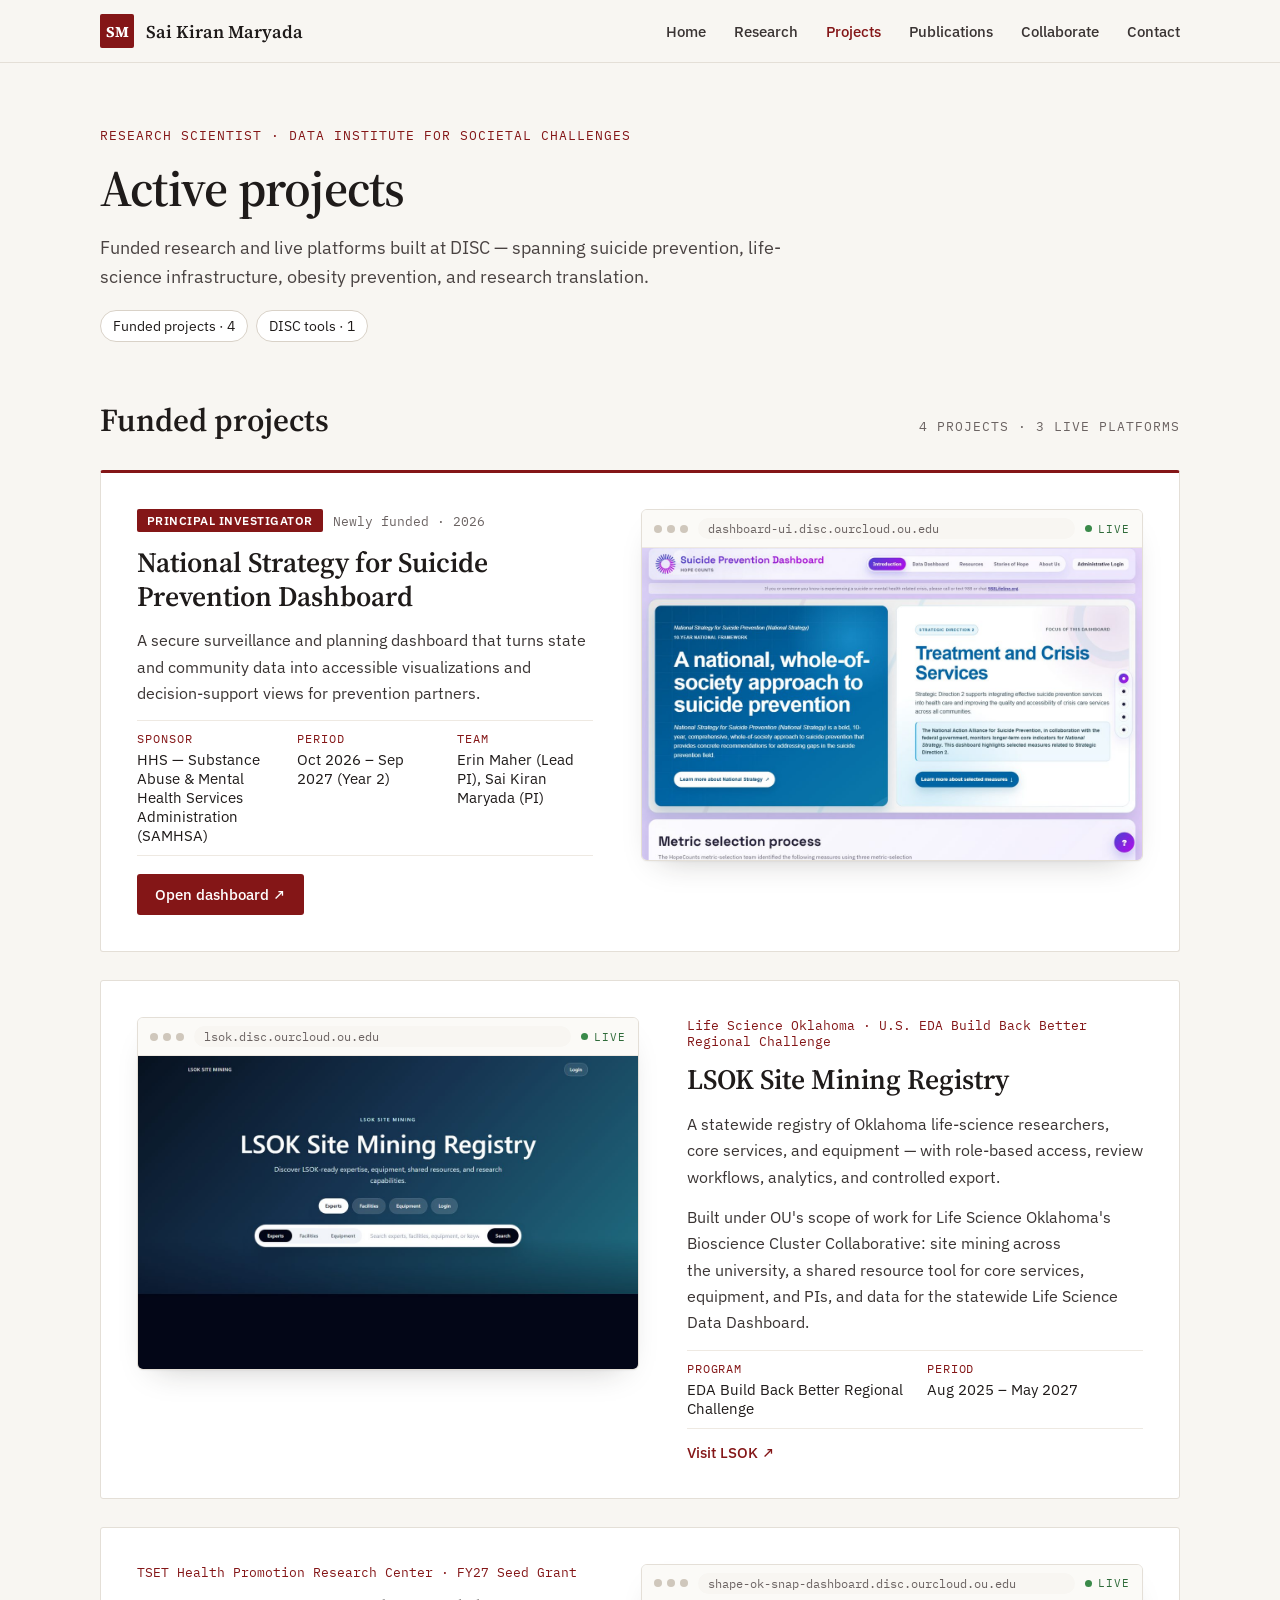
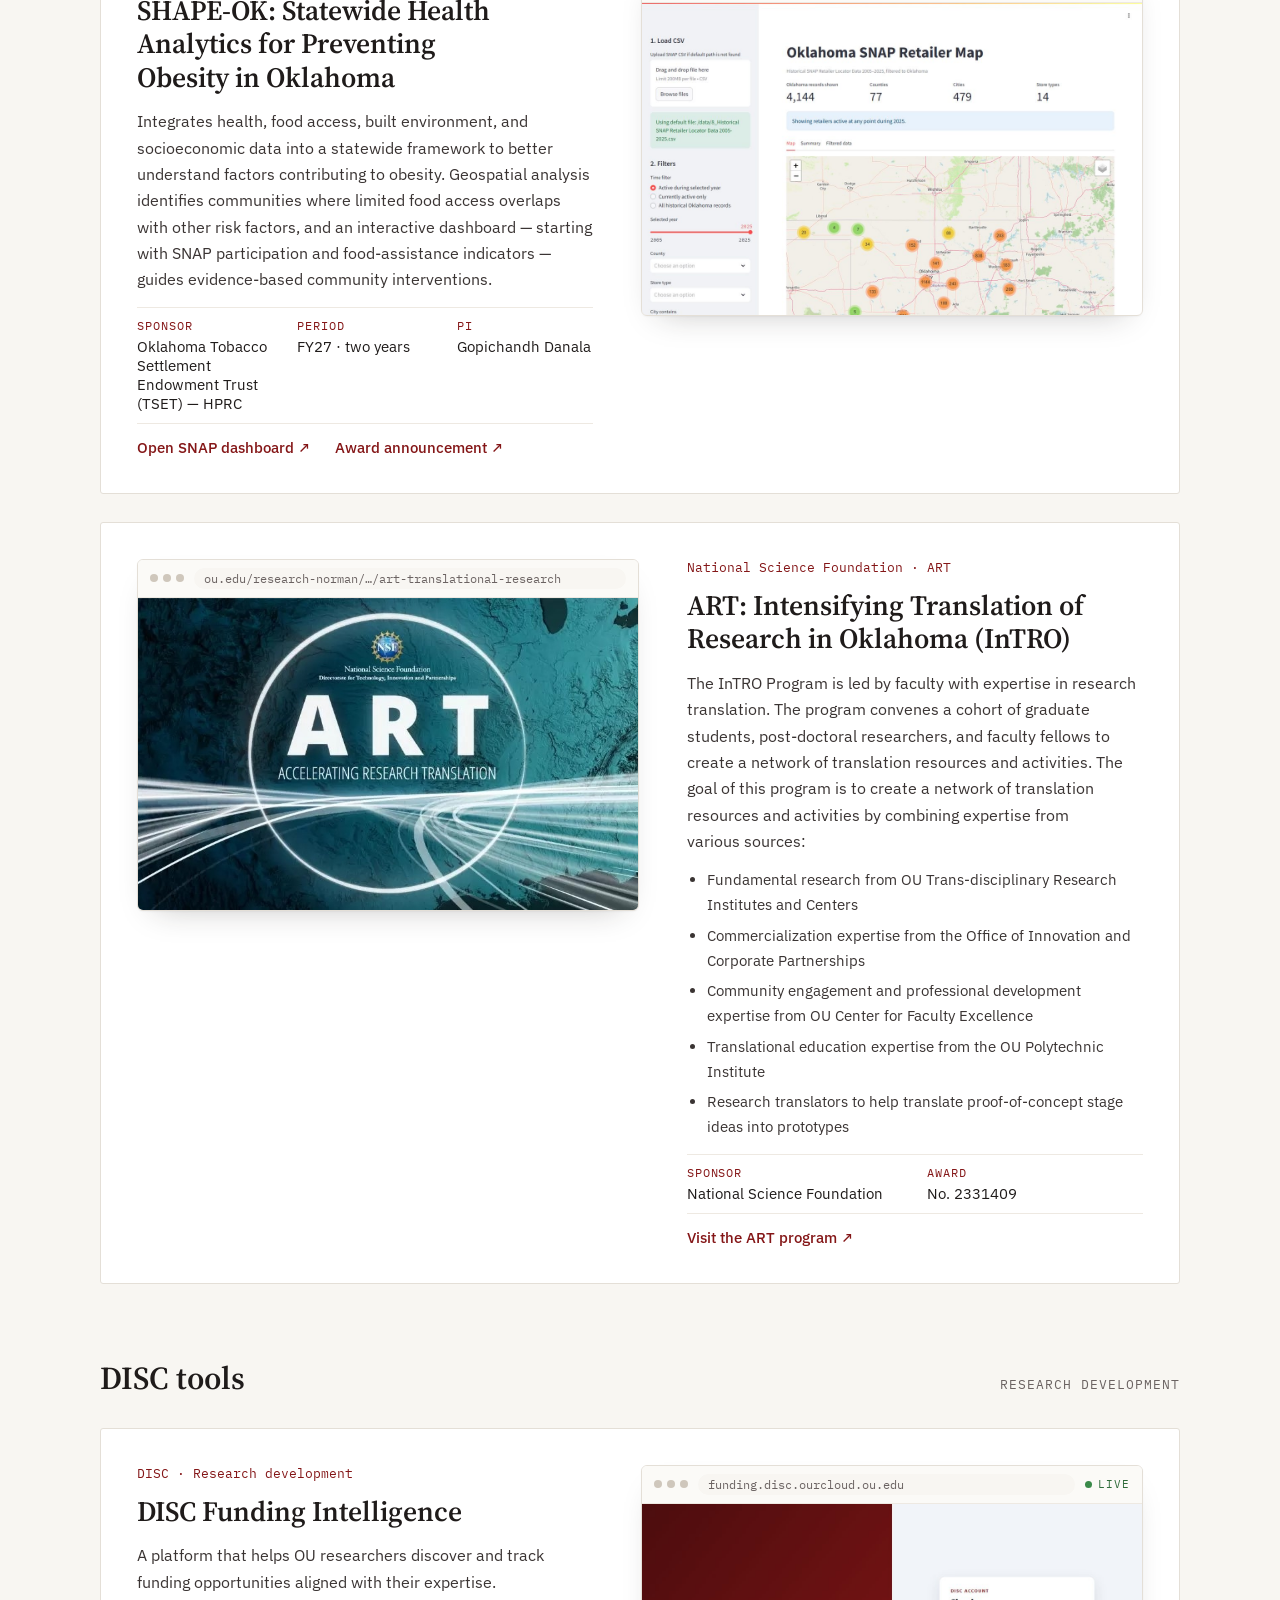
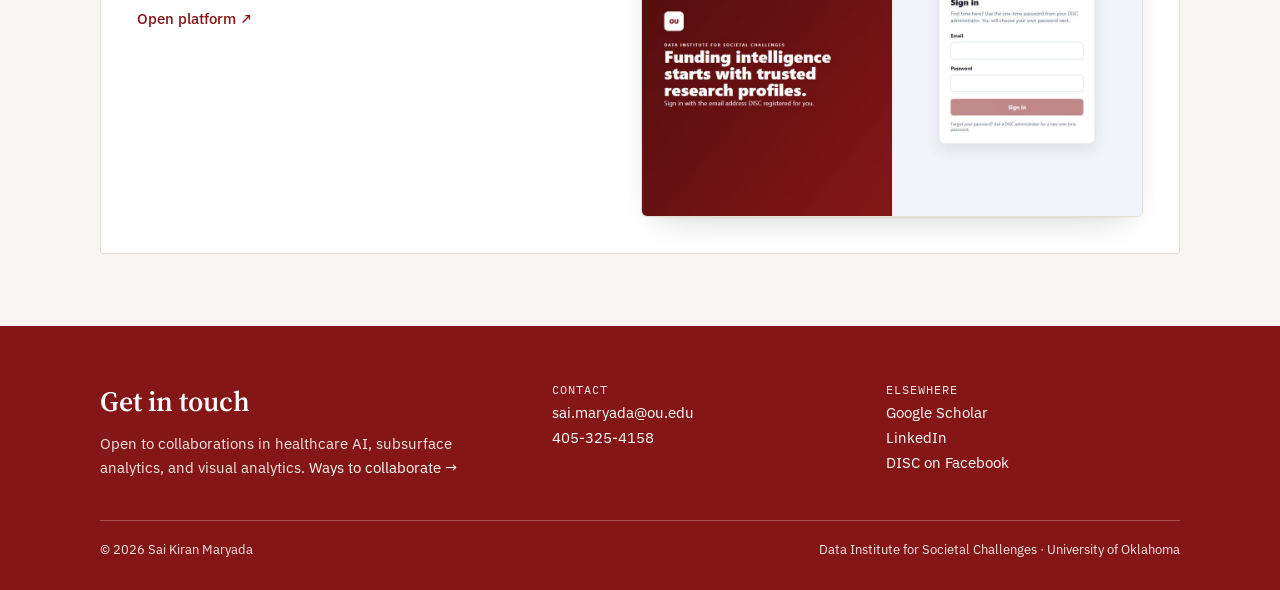
==== commit 60fefc1e: "Add Collaborate page and link it across the site - New collaborate.html: three tracks (research, gra" ====
--- a/active-projects.html
+++ b/active-projects.html
@@ -24,6 +24,7 @@
       <a href="research.html">Research</a>
       <a href="active-projects.html" class="is-active" aria-current="page">Projects</a>
       <a href="publications.html">Publications</a>
+      <a href="collaborate.html">Collaborate</a>
       <a href="contact.html">Contact</a>
     </nav>
   </div>
@@ -166,7 +167,7 @@
     <div class="site-footer__grid">
       <div class="site-footer__intro">
         <div class="site-footer__title">Get in touch</div>
-        <div class="site-footer__blurb">Open to collaborations in healthcare AI, subsurface analytics, and visual analytics.</div>
+        <div class="site-footer__blurb">Open to collaborations in healthcare AI, subsurface analytics, and visual analytics. <a href="collaborate.html">Ways to collaborate →</a></div>
       </div>
       <div class="site-footer__col">
         <div class="site-footer__label">Contact</div>
--- a/styles.css
+++ b/styles.css
@@ -960,6 +960,138 @@
   .live::before { animation: none; }
 }
 
+/* ---------- Collaborate page ---------- */
+.tracks {
+  display: grid;
+  grid-template-columns: repeat(3, minmax(0, 1fr));
+  gap: 20px;
+}
+
+.track {
+  display: flex;
+  flex-direction: column;
+  gap: 12px;
+  padding: 28px;
+  border-top: 3px solid var(--crimson);
+}
+
+.track__title {
+  margin: 0;
+  font-family: var(--font-serif);
+  font-weight: 600;
+  font-size: 24px;
+  line-height: 1.25;
+}
+
+.track__who { margin: 0; font-size: 14px; font-style: italic; color: var(--secondary); }
+
+.check-list {
+  list-style: none;
+  margin: 4px 0 8px;
+  padding: 0;
+  display: flex;
+  flex-direction: column;
+  flex: 1;
+  font-size: 14.5px;
+  line-height: 1.5;
+  color: var(--body);
+}
+.check-list li {
+  position: relative;
+  padding: 8px 0 8px 22px;
+  border-top: 1px solid var(--border-light);
+}
+.check-list li::before {
+  content: "✓";
+  position: absolute;
+  left: 2px;
+  top: 8px;
+  color: var(--crimson);
+  font-weight: 600;
+}
+
+.track .btn { align-self: flex-start; }
+
+.fit-list { display: flex; flex-direction: column; border-top: 1px solid var(--ink); }
+
+.fit {
+  display: grid;
+  grid-template-columns: minmax(0, 1fr) minmax(0, 1.2fr);
+  gap: 40px;
+  padding: 22px 0;
+  border-bottom: 1px solid var(--border);
+}
+
+.fit__need { display: flex; flex-direction: column; gap: 6px; }
+
+.fit__domain {
+  font-family: var(--font-mono);
+  font-size: 12px;
+  letter-spacing: 0.08em;
+  text-transform: uppercase;
+  color: var(--crimson);
+}
+
+.fit__title {
+  margin: 0;
+  font-family: var(--font-serif);
+  font-weight: 600;
+  font-size: 19px;
+  line-height: 1.35;
+  text-wrap: balance;
+}
+
+.fit__proof {
+  list-style: none;
+  margin: 0;
+  padding: 0;
+  display: flex;
+  flex-direction: column;
+  gap: 10px;
+  font-size: 15px;
+  line-height: 1.5;
+}
+.fit__proof li { display: flex; flex-direction: column; gap: 2px; }
+.fit__proof span { font-family: var(--font-mono); font-size: 12px; color: var(--muted); }
+
+.start {
+  display: grid;
+  grid-template-columns: minmax(0, 1fr) minmax(0, 1.1fr);
+  gap: 56px;
+  align-items: start;
+}
+.start__text { display: flex; flex-direction: column; gap: 18px; }
+
+.steps {
+  margin: 0;
+  padding: 0;
+  list-style: none;
+  counter-reset: step;
+  display: flex;
+  flex-direction: column;
+  border-top: 1px solid var(--border-light);
+}
+.steps li {
+  counter-increment: step;
+  display: grid;
+  grid-template-columns: 36px minmax(0, 1fr);
+  padding: 14px 0;
+  border-bottom: 1px solid var(--border-light);
+  font-size: 15.5px;
+  line-height: 1.6;
+  color: var(--body);
+}
+.steps li::before {
+  content: counter(step, decimal-leading-zero);
+  font-family: var(--font-mono);
+  font-size: 13px;
+  color: var(--crimson);
+  padding-top: 3px;
+}
+.steps strong { color: var(--ink); font-weight: 600; }
+
+.pub { scroll-margin-top: 80px; }
+
 /* ---------- Contact page ---------- */
 .contact-grid {
   display: grid;
@@ -1006,6 +1138,9 @@
   .split,
   .focus-grid,
   .showcase,
+  .tracks,
+  .fit,
+  .start,
   .showcase--flip,
   .contact-grid {
     grid-template-columns: minmax(0, 1fr);
@@ -1031,6 +1166,9 @@
   .facts { border-left: 0; padding-left: 0; border-top: 1px solid var(--border-light); }
 
   .about, .split { gap: 48px; }
+  .fit { gap: 12px; }
+  .start { gap: 32px; }
+  .track { padding: 24px; }
   .site-footer__grid { gap: 32px; }
 }
 
